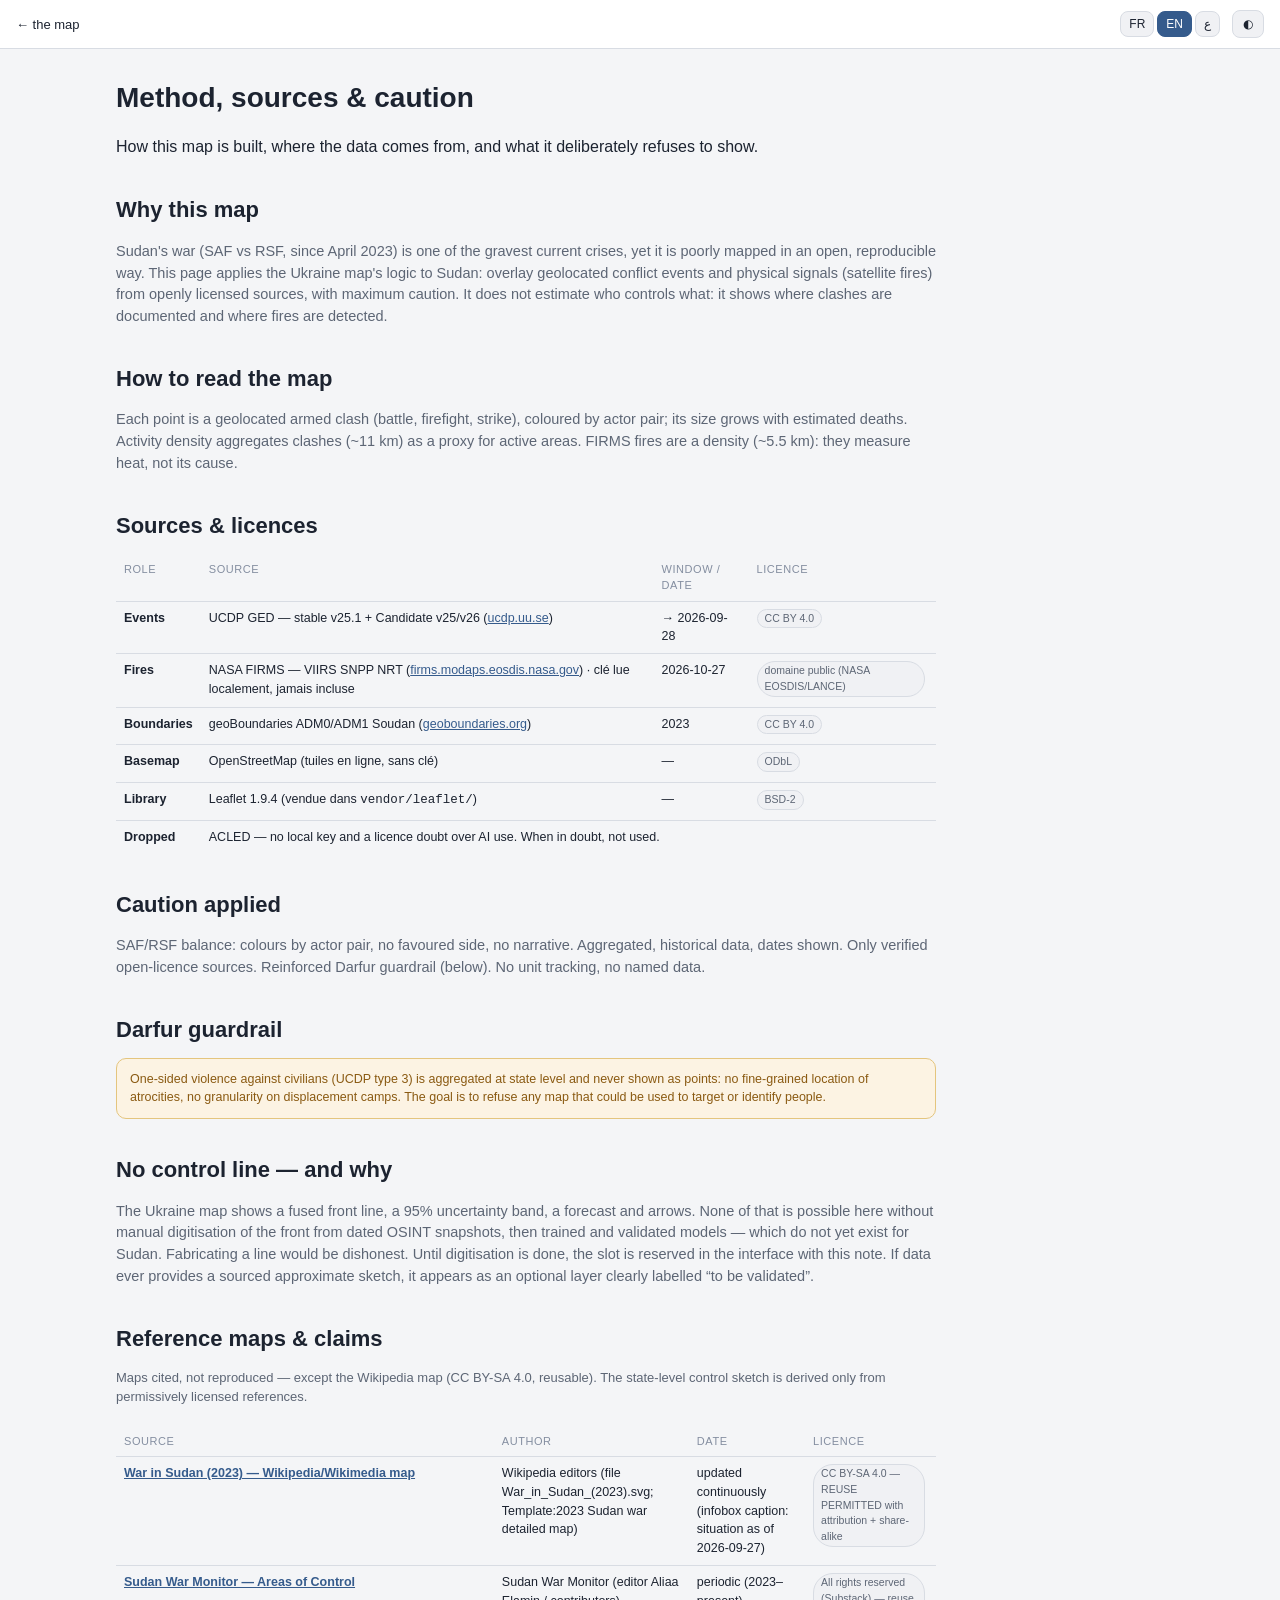
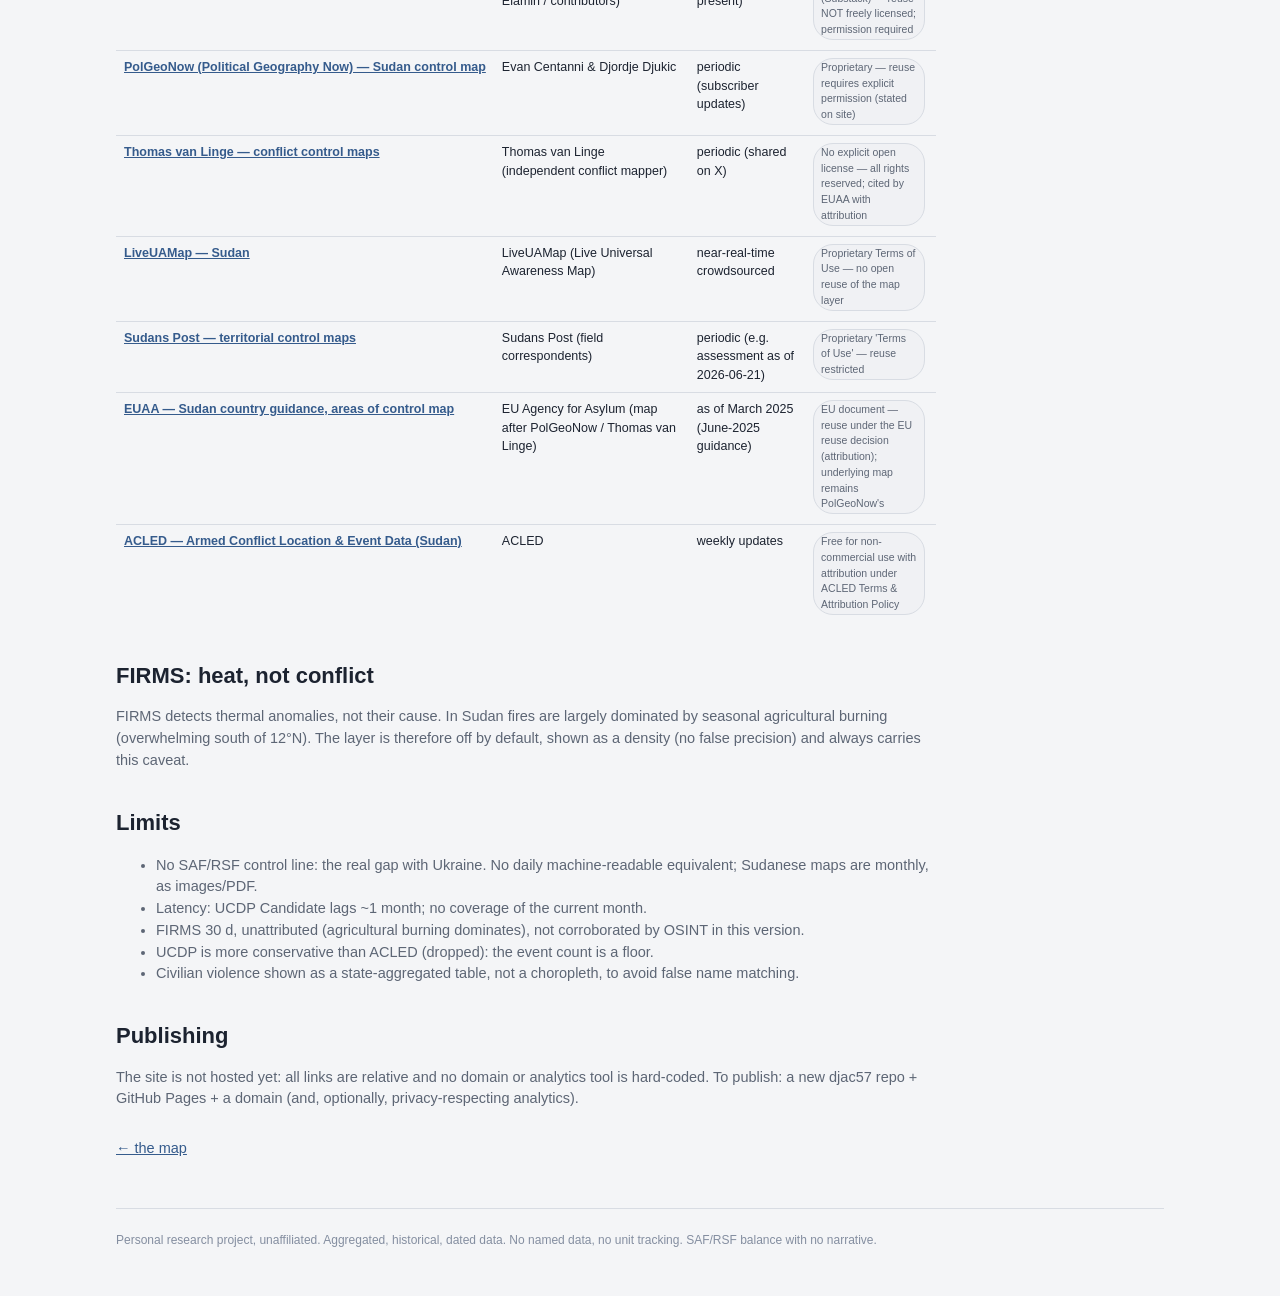
==== methode.html @ ccfdee73 "Site Soudan v1 : carte du conflit (UCDP, FIRMS, Sentinel-2, OSINT, cartes connues, revendications SA" ====
<!doctype html>
<html lang="fr">
<head>
<meta charset="utf-8">
<meta name="viewport" content="width=device-width, initial-scale=1, viewport-fit=cover">
<title>Méthode, sources &amp; prudence — carte du conflit au Soudan</title>
<meta name="description" content="Méthode et sources de la carte du conflit au Soudan : événements UCDP géolocalisés, feux NASA FIRMS/VIIRS, frontières geoBoundaries. Prudence, garde-fou Darfour, et pourquoi il n'y a pas de ligne de contrôle.">
<meta name="robots" content="index, follow">
<meta name="theme-color" content="#10141c">
<meta property="og:type" content="article">
<meta property="og:title" content="Méthode, sources &amp; prudence — carte du conflit au Soudan">
<meta property="og:description" content="D'où viennent les données, et ce que la carte refuse volontairement de montrer.">
<meta property="og:locale" content="fr_FR">
<meta property="og:locale:alternate" content="en_US">
<link rel="icon" type="image/svg+xml" href="logo.svg">
<link rel="stylesheet" href="style.css">
<!-- TODO publication : canonical absolu quand le domaine sera connu. -->
</head>
<body>
<header class="top">
  <div><a href="index.html" class="backlink" data-t="mBack" style="color:inherit;text-decoration:none">← la carte</a></div>
  <div class="spacer"></div>
  <span class="langs" role="group" aria-label="Langue / Language">
    <button class="btn" data-l="fr" type="button" aria-pressed="true">FR</button>
    <button class="btn" data-l="en" type="button" aria-pressed="false">EN</button>
    <button class="btn" data-l="ar" type="button" aria-pressed="false">ع</button>
  </span>
  <button class="btn" data-theme-toggle type="button" aria-label="Thème clair/sombre">◐</button>
</header>

<div class="wrap">
<article class="method">
  <h1 data-t="mTitle" style="font-size:28px;margin:28px 0 6px">Méthode, sources &amp; prudence</h1>
  <p class="lead" data-t="mLead">Comment cette carte est construite, d'où viennent les données, et ce qu'elle refuse volontairement de montrer.</p>

  <h2 data-t="mWhyH">Pourquoi cette carte</h2>
  <p data-t="mWhy">…</p>

  <h2 data-t="mReadH">Comment lire la carte</h2>
  <p data-t="mRead">…</p>

  <h2 data-t="mSrcH">Sources &amp; licences</h2>
  <div class="tablewrap">
  <table class="src">
    <thead><tr><th data-t="thRole">Rôle</th><th data-t="thSource">Source</th><th data-t="thWindow">Fenêtre / date</th><th data-t="thLicense">Licence</th></tr></thead>
    <tbody>
      <tr><td data-t="srcEvents">Événements</td><td>UCDP GED — stable v25.1 + Candidate v25/v26 (<a href="https://ucdp.uu.se/downloads/" rel="noopener">ucdp.uu.se</a>)</td><td>→ 2026-09-28</td><td><span class="tag">CC BY 4.0</span></td></tr>
      <tr><td data-t="srcFires">Feux</td><td>NASA FIRMS — VIIRS SNPP NRT (<a href="https://firms.modaps.eosdis.nasa.gov/" rel="noopener">firms.modaps.eosdis.nasa.gov</a>) · clé lue localement, jamais incluse</td><td>2026-10-27</td><td><span class="tag">domaine public (NASA EOSDIS/LANCE)</span></td></tr>
      <tr><td data-t="srcBound">Frontières</td><td>geoBoundaries ADM0/ADM1 Soudan (<a href="https://www.geoboundaries.org/" rel="noopener">geoboundaries.org</a>)</td><td>2023</td><td><span class="tag">CC BY 4.0</span></td></tr>
      <tr><td data-t="srcBase">Fond de carte</td><td>OpenStreetMap (tuiles en ligne, sans clé)</td><td>—</td><td><span class="tag">ODbL</span></td></tr>
      <tr><td data-t="srcLib">Bibliothèque</td><td>Leaflet 1.9.4 (vendue dans <code>vendor/leaflet/</code>)</td><td>—</td><td><span class="tag">BSD-2</span></td></tr>
      <tr><td data-t="srcDropped">Écartée</td><td data-t="srcDroppedWhy" colspan="3">ACLED — pas de clé locale et doute de licence sur l'usage IA.</td></tr>
    </tbody>
  </table>
  </div>

  <h2 data-t="mPrudH">Prudence appliquée</h2>
  <p data-t="mPrud">…</p>

  <h2 data-t="mGuardH">Garde-fou Darfour</h2>
  <div class="guard"><span data-t="mGuard">…</span></div>

  <h2 data-t="mControlH">Pas de ligne de contrôle — et pourquoi</h2>
  <p data-t="mControl">…</p>

  <h2 data-t="refsTitle">Cartes de référence &amp; revendications</h2>
  <p data-t="refsNote" class="muted" style="font-size:13px">…</p>
  <div class="tablewrap"><table class="src" id="refTable"></table></div>

  <h2 data-t="mFirmsH">FIRMS : chaleur, pas conflit</h2>
  <p data-t="mFirms">…</p>

  <h2 data-t="mLimitsH">Limites</h2>
  <ul>
    <li data-t="limit1">…</li>
    <li data-t="limit2">…</li>
    <li data-t="limit3">…</li>
    <li data-t="limit4">…</li>
    <li data-t="limit5">…</li>
  </ul>

  <h2 data-t="mPublishH">Publication</h2>
  <p data-t="mPublish">…</p>

  <p class="backlink" style="margin-top:28px"><a href="index.html" data-t="mBack">← la carte</a></p>
</article>

<footer>
  <p data-t="footDisclaimer">Projet personnel de recherche, non affilié.</p>
</footer>
</div>

<script src="i18n.js"></script>
<script src="data/layer_maps.js"></script>
<script src="chrome.js"></script>
<script>
/* Render the reference-maps table from window.SUDAN.known_maps.references (dates via Intl). */
(function(){
  function esc(s){ return String(s==null?"":s).replace(/[&<>]/g,function(c){return {"&":"&amp;","<":"&lt;",">":"&gt;"}[c];}); }
  function render(){
    var tbl=document.getElementById("refTable"); if(!tbl) return;
    var km=(window.SUDAN&&window.SUDAN.known_maps)||{}; var refs=km.references||[];
    var T=window.SDN_T||function(k){return k;}; var fd=window.SDN_FMTDATE||function(s){return s;};
    if(!refs.length){ tbl.innerHTML=""; return; }
    var head="<thead><tr><th>"+T("thSource")+"</th><th>"+T("thAuthor")+"</th><th>"+T("thDate")+"</th><th>"+T("thLicense")+"</th></tr></thead>";
    var rows=refs.map(function(r){
      var nm = r.url ? '<a href="'+esc(r.url)+'" rel="noopener">'+esc(r.name||"?")+'</a>' : esc(r.name||"?");
      return "<tr><td>"+nm+"</td><td>"+esc(r.author||"—")+"</td><td>"+esc(fd(r.date))+"</td><td><span class='tag'>"+esc(r.license||"—")+"</span></td></tr>";
    }).join("");
    tbl.innerHTML=head+"<tbody>"+rows+"</tbody>";
  }
  render();
  document.addEventListener("sdn-lang", render);
})();
</script>
</body>
</html>
---- style.css ----
/* Soudan — carte du conflit. Thème clair/sombre via tokens CSS.
   Tokens sur :root, redéfinis en sombre (OS + bascule data-theme). */
:root{
  --bg:#f4f5f7; --panel:#ffffff; --panel-2:#f0f1f4; --ink:#1c2330; --muted:#5d6675; --faint:#848ea0;
  --line:#d8dce3; --accent:#355b8c; --accent-ink:#ffffff;
  --warn-bg:#fcf3e3; --warn-ink:#8a5a12; --warn-line:#e4c57e;
  --c-safrsf:#7b4fb0; --c-safoth:#2f7fc4; --c-rsfoth:#e08a33; --c-nonstate:#6f9134;
  --c-saf:#1f6091; --c-rsf:#c6562e; --c-contested:#9a6cc0; --c-neutral:#7a8699;
  --fire-lo:#b4502a; --fire-hi:#f0a030;
  --shadow:0 2px 14px rgba(20,30,50,.10);
  color-scheme:light;
}
@media (prefers-color-scheme:dark){:root:not([data-theme="light"]){
  --bg:#10141c; --panel:#171d28; --panel-2:#1f2733; --ink:#e7ecf3; --muted:#9aa6b6; --faint:#737f90;
  --line:#2a3340; --accent:#7fb0e6; --accent-ink:#0f141c;
  --warn-bg:#2d2412; --warn-ink:#e9c784; --warn-line:#5c4a22;
  --c-safrsf:#a784d8; --c-safoth:#5aa6e8; --c-rsfoth:#f0a855; --c-nonstate:#9bc157;
  --c-saf:#5a9ae0; --c-rsf:#e8814f; --c-contested:#b48fda; --c-neutral:#9aa6b6;
  --fire-lo:#c8603a; --fire-hi:#ffb84a;
  --shadow:0 2px 16px rgba(0,0,0,.4);
  color-scheme:dark;
}}
:root[data-theme="dark"]{
  --bg:#10141c; --panel:#171d28; --panel-2:#1f2733; --ink:#e7ecf3; --muted:#9aa6b6; --faint:#737f90;
  --line:#2a3340; --accent:#7fb0e6; --accent-ink:#0f141c;
  --warn-bg:#2d2412; --warn-ink:#e9c784; --warn-line:#5c4a22;
  --c-safrsf:#a784d8; --c-safoth:#5aa6e8; --c-rsfoth:#f0a855; --c-nonstate:#9bc157;
  --c-saf:#5a9ae0; --c-rsf:#e8814f; --c-contested:#b48fda; --c-neutral:#9aa6b6;
  --fire-lo:#c8603a; --fire-hi:#ffb84a;
  --shadow:0 2px 16px rgba(0,0,0,.4);
  color-scheme:dark;
}
*{box-sizing:border-box}
html{-webkit-text-size-adjust:100%; overflow-x:hidden}
html,body{margin:0; max-width:100%}
body{font-family:-apple-system,BlinkMacSystemFont,"Segoe UI",Roboto,Helvetica,Arial,sans-serif;
  background:var(--bg); color:var(--ink); overflow-x:hidden; line-height:1.5;}
[dir="rtl"] body{direction:rtl}
a{color:var(--accent)}
.muted{color:var(--muted)}
.faint{color:var(--faint)}

/* ---- header ---- */
header.top{padding:10px 16px; background:var(--panel); border-bottom:1px solid var(--line);
  display:flex; align-items:center; gap:12px; flex-wrap:wrap; z-index:1200; position:relative;}
header.top h1{font-size:16px; margin:0; font-weight:650; letter-spacing:.2px;}
header.top .sub{font-size:12px; color:var(--muted); margin:0;}
header .spacer{flex:1}
.langs{display:inline-flex; gap:3px}
.btn{font:inherit; font-size:12px; padding:6px 10px; border:1px solid var(--line);
  background:var(--panel-2); color:var(--ink); border-radius:8px; cursor:pointer; line-height:1.2;}
.btn:hover{border-color:var(--accent)}
.btn[aria-pressed="true"]{background:var(--accent); color:var(--accent-ink); border-color:var(--accent)}
.langs .btn{padding:5px 8px}

/* ---- guardrail banner (permanent) ---- */
.warnbar{background:var(--warn-bg); color:var(--warn-ink); border-bottom:1px solid var(--warn-line);
  font-size:11.5px; padding:7px 16px; line-height:1.4;}
.warnbar b{font-weight:700}

/* ---- map shell ---- */
.app{display:flex; flex-direction:column; min-height:100dvh; max-width:100%; overflow-x:hidden;}
.main{position:relative; height:70vh; min-height:420px; overflow:hidden; width:100%;}
#map{position:absolute; inset:0; background:var(--panel-2);}
.leaflet-container{background:var(--panel-2); font-family:inherit;}
:root[data-theme="dark"] .leaflet-tile-pane{filter:invert(1) hue-rotate(180deg) brightness(.92) contrast(.9);}
@media (prefers-color-scheme:dark){:root:not([data-theme="light"]) .leaflet-tile-pane{filter:invert(1) hue-rotate(180deg) brightness(.92) contrast(.9);}}

/* ---- control card ---- */
.ctl{position:absolute; top:12px; right:12px; z-index:1000; width:238px; max-width:calc(100vw - 24px);
  background:var(--panel); border:1px solid var(--line); border-radius:12px; box-shadow:var(--shadow);
  font-size:12px; overflow:hidden; max-height:calc(100% - 24px); overflow-y:auto;}
.ctl h2{font-size:11px; text-transform:uppercase; letter-spacing:.6px; color:var(--muted);
  margin:0; padding:10px 12px 4px; display:flex; align-items:center; gap:6px}
.ctl .grp{padding:4px 12px 10px; border-bottom:1px solid var(--line);}
.ctl .grp:last-child{border-bottom:none}
.row{display:flex; align-items:center; gap:8px; padding:4px 0; cursor:pointer;}
.row input{accent-color:var(--accent); margin:0; flex:0 0 auto}
.sw{width:14px; height:14px; border-radius:50%; flex:0 0 auto; border:1px solid rgba(0,0,0,.2);}
.sw.sq{border-radius:3px}
.lab{flex:1; line-height:1.2}
.cnt{color:var(--muted); font-variant-numeric:tabular-nums; font-size:11px;}
.times{display:flex; flex-wrap:wrap; gap:4px; padding-top:4px;}
.times .btn{padding:4px 8px; font-size:11px}
.times .btn[aria-pressed="true"]{background:var(--accent); color:var(--accent-ink); border-color:var(--accent)}
.focusbtns{display:flex; flex-wrap:wrap; gap:4px; padding-top:4px}
.focusbtns .btn{padding:4px 8px; font-size:11px}
.subrow{padding:2px 0 2px 22px}
.subrow select{font:inherit; font-size:11px; padding:3px 6px; border:1px solid var(--line);
  background:var(--panel-2); color:var(--ink); border-radius:6px; max-width:100%}
.chips{display:flex; flex-wrap:wrap; gap:10px; margin-top:10px}
.chip-c{display:inline-flex; align-items:center; gap:6px; font-size:12px; color:var(--muted)}
.chip-c i{width:12px; height:12px; border-radius:3px; display:inline-block; flex:0 0 auto}

/* ---- legend (gradient layers) ---- */
.legend{position:absolute; bottom:12px; left:12px; z-index:1000; background:var(--panel);
  border:1px solid var(--line); border-radius:10px; box-shadow:var(--shadow); padding:8px 11px;
  font-size:11px; max-width:260px; display:none;}
.legend .legtitle{font-size:10.5px; color:var(--muted); margin:0 0 3px; text-transform:uppercase; letter-spacing:.4px;}
.pill{display:inline-block;width:10px;height:10px;border-radius:50%;margin-right:5px;vertical-align:-1px}
.pill.sq{border-radius:2px}

/* ---- leaflet popups ---- */
.leaflet-popup-content{font-size:12px; line-height:1.45; margin:10px 12px;}
.leaflet-popup-content b{font-weight:650}
.leaflet-popup-content-wrapper{background:var(--panel); color:var(--ink); border-radius:10px}
.leaflet-popup-tip{background:var(--panel)}

/* ---- content below the map ---- */
.wrap{max-width:1080px; margin:0 auto; padding:0 16px;}
section{margin:30px 0;}
h2.sec{font-size:20px; margin:0 0 4px; letter-spacing:-.01em}
.seclead{color:var(--muted); font-size:13.5px; margin:0 0 14px; max-width:760px}
.card{background:var(--panel); border:1px solid var(--line); border-radius:12px; padding:14px 16px; box-shadow:var(--shadow)}

/* key figures */
.stats{display:grid; grid-template-columns:repeat(4,1fr); gap:1px; background:var(--line);
  border:1px solid var(--line); border-radius:12px; overflow:hidden; margin:0 0 16px}
.stats .stat{background:var(--panel); padding:13px 14px}
.stats .stat b{display:block; font-size:clamp(20px,3vw,27px); color:var(--accent); font-weight:600; font-variant-numeric:tabular-nums}
.stats .stat span{font-size:12px; color:var(--muted)}

/* state table */
.tablewrap{overflow-x:auto}
table.states{width:100%; border-collapse:collapse; font-size:12.5px; font-variant-numeric:tabular-nums}
table.states th,table.states td{padding:6px 8px; border-bottom:1px solid var(--line); text-align:right; white-space:nowrap}
table.states th{color:var(--faint); font-weight:500; font-size:11px; text-transform:uppercase; letter-spacing:.05em}
table.states td:first-child,table.states th:first-child{text-align:left}
table.states .bar{height:9px; border-radius:2px; background:var(--accent); opacity:.7; display:inline-block; vertical-align:middle}

/* timeline chart */
.chartwrap{position:relative}
.chart svg{display:block; width:100%; overflow:visible}
.chart .ax{fill:var(--faint); font-size:10px}
.chart .bar{fill:var(--accent)}
.chart .bar:hover{opacity:.78}
.chart .grid{stroke:var(--line); stroke-width:1}
.chart .base{stroke:var(--line); stroke-width:1}
.chtog{display:inline-flex; gap:4px; margin:0 0 8px}
.chtip{position:absolute; pointer-events:none; background:var(--panel); border:1px solid var(--line);
  border-radius:6px; padding:5px 8px; font-size:11.5px; color:var(--ink); box-shadow:var(--shadow);
  white-space:nowrap; display:none; z-index:5; font-variant-numeric:tabular-nums}
.chtip b{color:var(--accent)}

/* honesty / control slot */
.guard{background:var(--warn-bg); border:1px solid var(--warn-line); color:var(--warn-ink);
  border-radius:10px; padding:11px 13px; margin:12px 0; font-size:12.5px; line-height:1.5}
.guard b{font-weight:700}
.slot{border:1px dashed var(--line); border-radius:12px; padding:14px 16px; background:var(--panel-2);
  color:var(--muted); font-size:13px}
.slot b{color:var(--ink)}

/* sources table (method page + teaser) */
table.src{width:100%; border-collapse:collapse; font-size:12.5px; margin-top:6px}
table.src td,table.src th{padding:7px 8px; border-top:1px solid var(--line); vertical-align:top; text-align:left}
table.src th{color:var(--faint); font-weight:500; font-size:11px; text-transform:uppercase; letter-spacing:.05em; border-top:none}
table.src td:first-child{white-space:nowrap; color:var(--ink); font-weight:600}
.tag{display:inline-block; font-size:10.5px; padding:1px 7px; border-radius:20px;
  background:var(--panel-2); border:1px solid var(--line); color:var(--muted); margin:0 3px 3px 0;}

/* method page prose */
.method{max-width:820px}
.method h2{font-size:22px; margin:34px 0 6px}
.method h3{font-size:16px; margin:22px 0 4px}
.method p,.method li{color:var(--muted); font-size:14.5px}
.method strong{color:var(--ink)}
.method .lead{font-size:16px; color:var(--ink)}
.backlink{font-size:13px}

footer{border-top:1px solid var(--line); margin-top:48px; padding:22px 0 40px; font-size:12px; color:var(--faint)}
footer p{margin:0 0 7px; max-width:860px}
footer a{color:var(--muted)}

@media (max-width:760px){
  .stats{grid-template-columns:1fr 1fr}
  .main{height:62vh; min-height:360px}
  .ctl{width:210px; font-size:11.5px}
}
@media (max-width:420px){
  .stats{grid-template-columns:1fr 1fr}
}
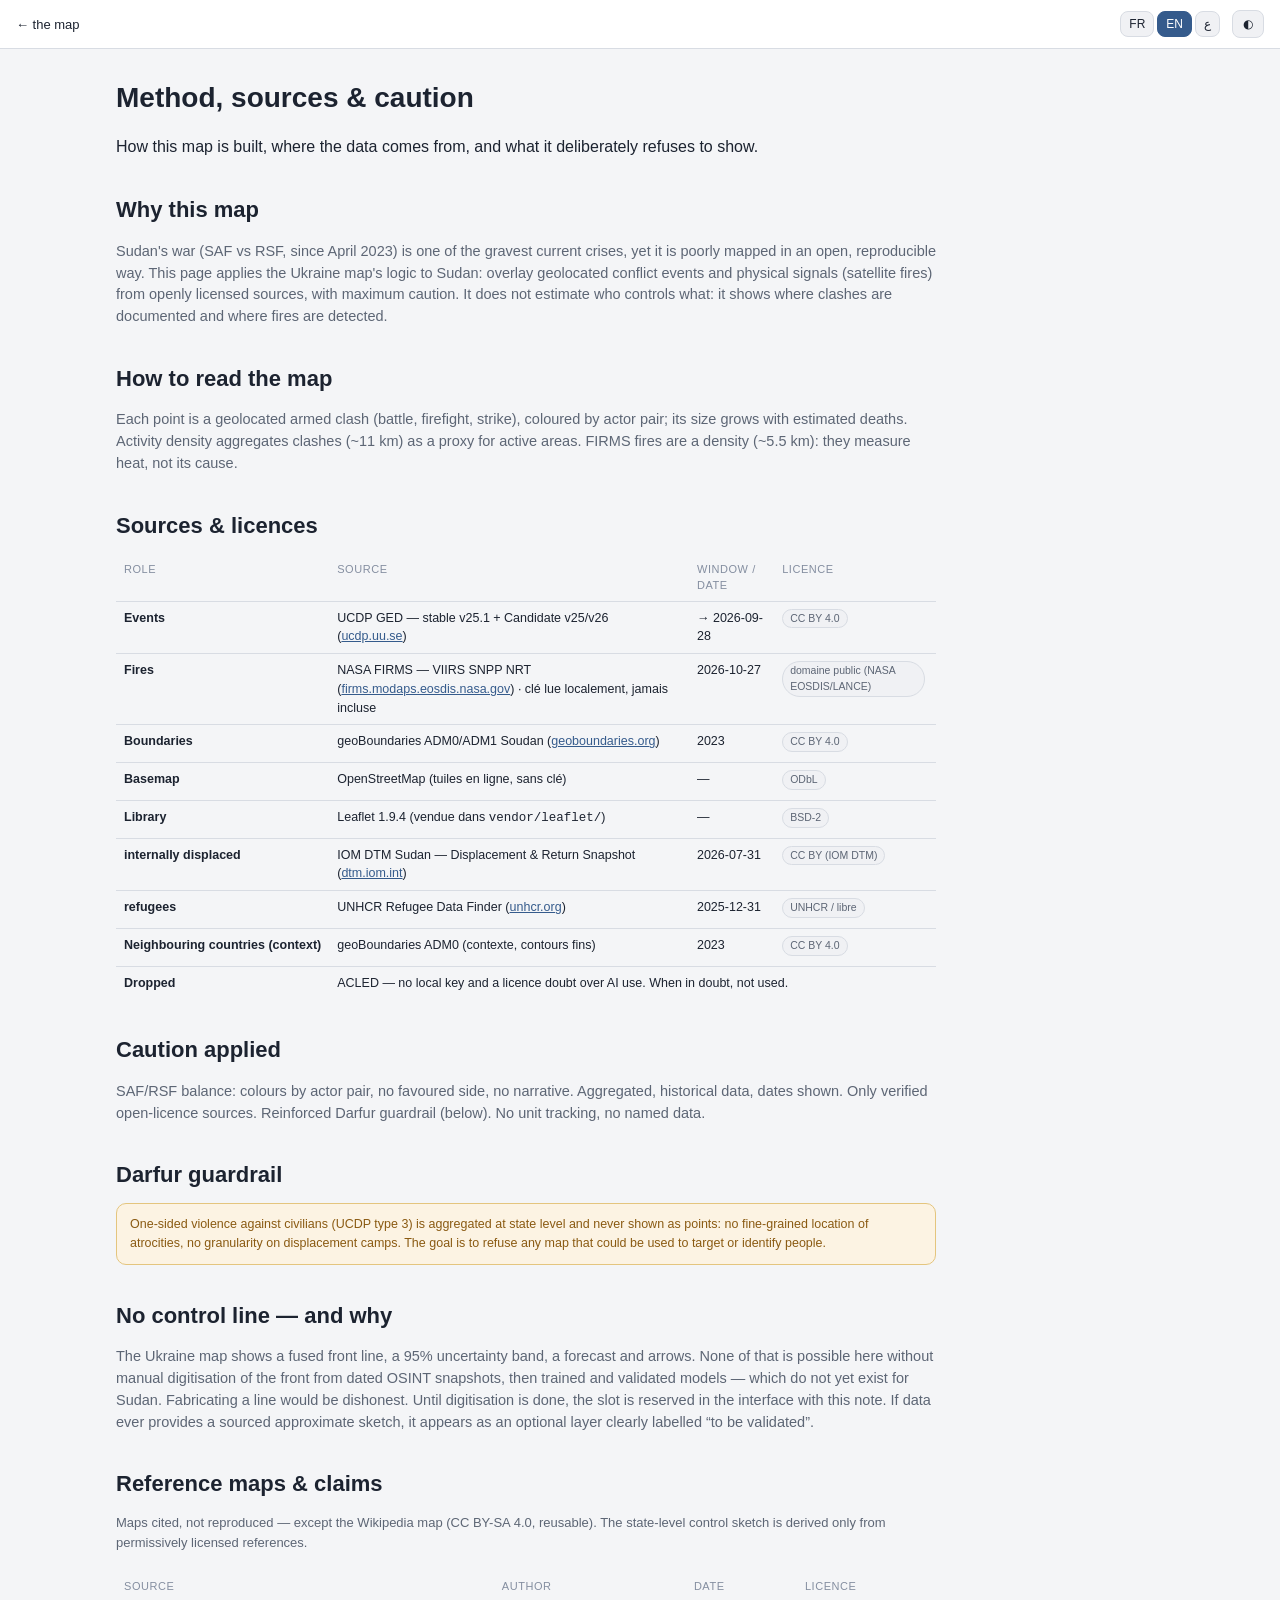
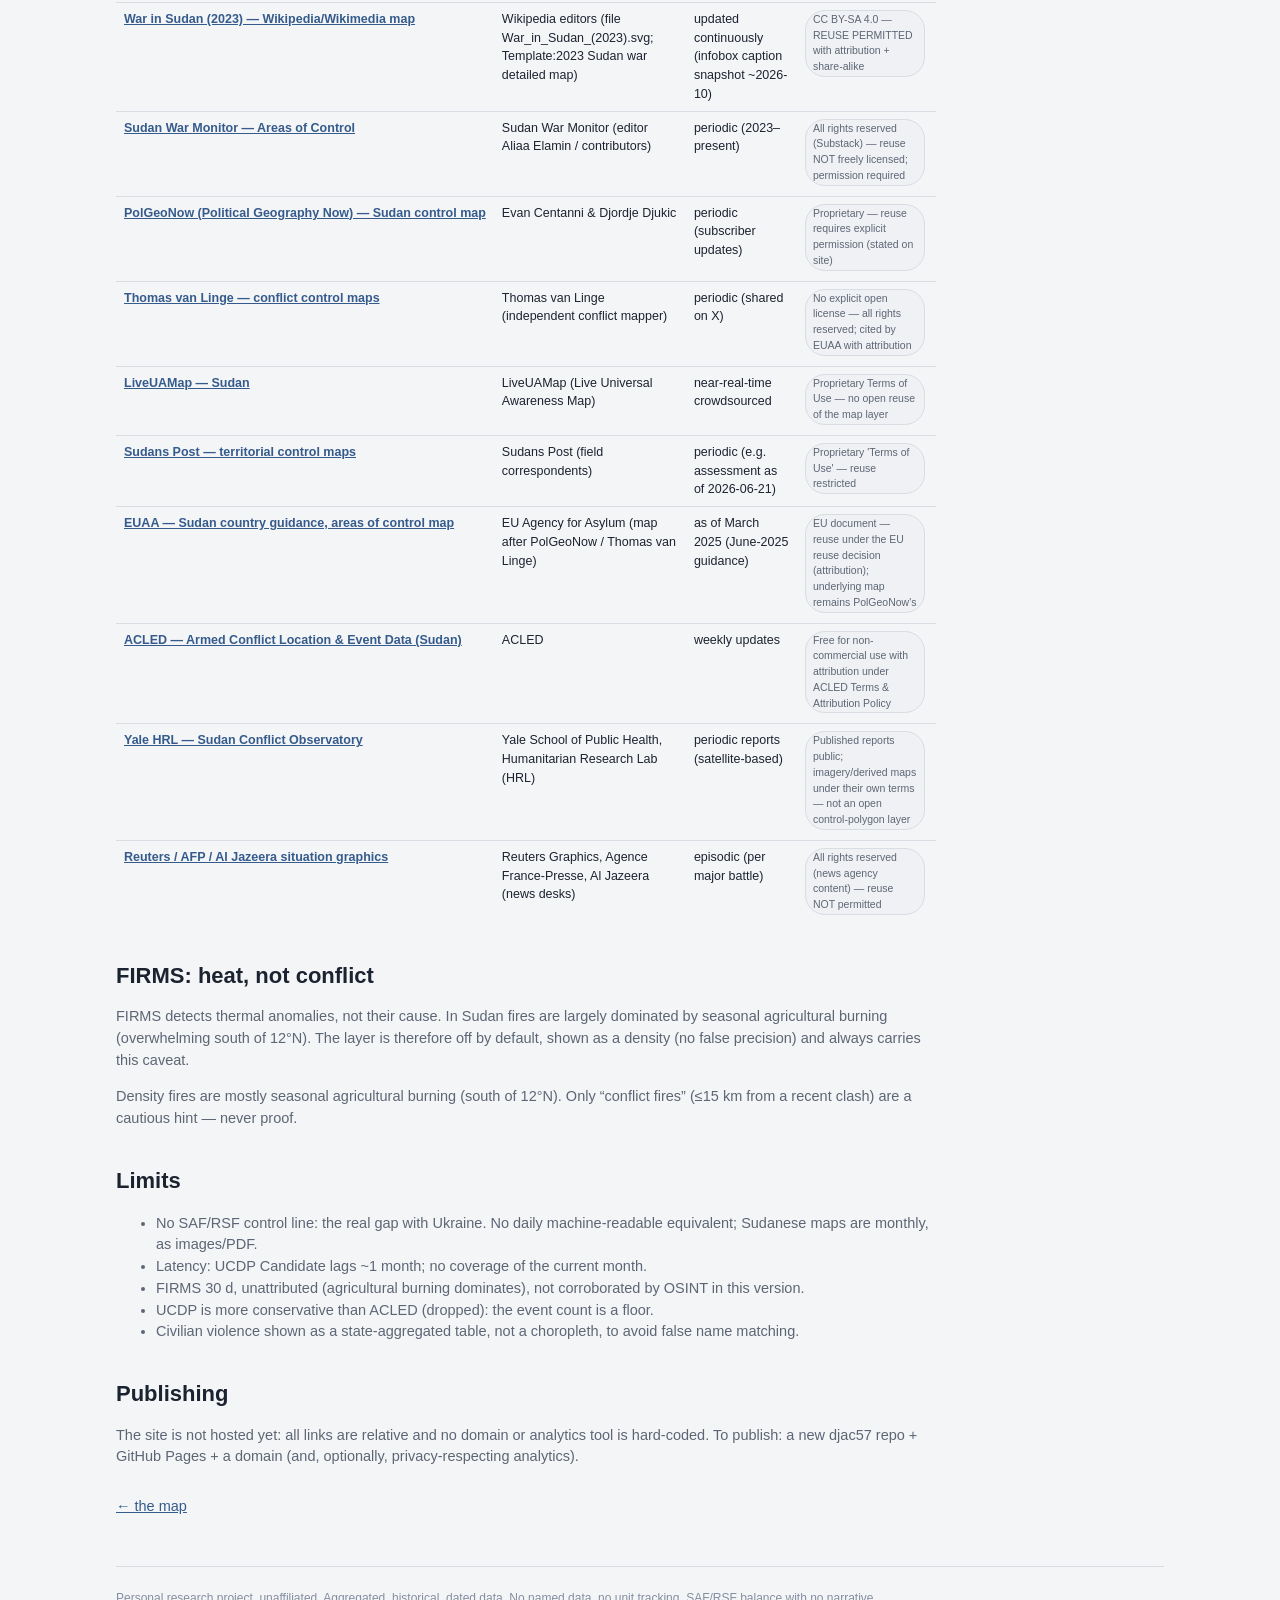
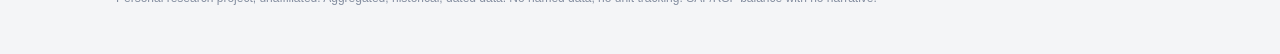
==== commit 661130fa: "v2 : angle humanitaire + Sentinel daté/S1 + flèches + feux conflit/agricole Humanitaire central (8,6" ====
--- a/methode.html
+++ b/methode.html
@@ -49,6 +49,9 @@
       <tr><td data-t="srcBound">Frontières</td><td>geoBoundaries ADM0/ADM1 Soudan (<a href="https://www.geoboundaries.org/" rel="noopener">geoboundaries.org</a>)</td><td>2023</td><td><span class="tag">CC BY 4.0</span></td></tr>
       <tr><td data-t="srcBase">Fond de carte</td><td>OpenStreetMap (tuiles en ligne, sans clé)</td><td>—</td><td><span class="tag">ODbL</span></td></tr>
       <tr><td data-t="srcLib">Bibliothèque</td><td>Leaflet 1.9.4 (vendue dans <code>vendor/leaflet/</code>)</td><td>—</td><td><span class="tag">BSD-2</span></td></tr>
+      <tr><td data-t="humIdp">déplacés internes</td><td>IOM DTM Sudan — Displacement &amp; Return Snapshot (<a href="https://dtm.iom.int/sudan" rel="noopener">dtm.iom.int</a>)</td><td>2026-07-31</td><td><span class="tag">CC BY (IOM DTM)</span></td></tr>
+      <tr><td data-t="humRefugees">réfugiés</td><td>UNHCR Refugee Data Finder (<a href="https://www.unhcr.org/refugee-statistics/" rel="noopener">unhcr.org</a>)</td><td>2025-12-31</td><td><span class="tag">UNHCR / libre</span></td></tr>
+      <tr><td data-t="lyrNeighbors">Pays voisins</td><td>geoBoundaries ADM0 (contexte, contours fins)</td><td>2023</td><td><span class="tag">CC BY 4.0</span></td></tr>
       <tr><td data-t="srcDropped">Écartée</td><td data-t="srcDroppedWhy" colspan="3">ACLED — pas de clé locale et doute de licence sur l'usage IA.</td></tr>
     </tbody>
   </table>
@@ -69,6 +72,7 @@
 
   <h2 data-t="mFirmsH">FIRMS : chaleur, pas conflit</h2>
   <p data-t="mFirms">…</p>
+  <p data-t="firesNoteShort" class="muted">…</p>
 
   <h2 data-t="mLimitsH">Limites</h2>
   <ul>
--- a/style.css
+++ b/style.css
@@ -6,7 +6,7 @@
   --warn-bg:#fcf3e3; --warn-ink:#8a5a12; --warn-line:#e4c57e;
   --c-safrsf:#7b4fb0; --c-safoth:#2f7fc4; --c-rsfoth:#e08a33; --c-nonstate:#6f9134;
   --c-saf:#1f6091; --c-rsf:#c6562e; --c-contested:#9a6cc0; --c-neutral:#7a8699;
-  --fire-lo:#b4502a; --fire-hi:#f0a030;
+  --fire-lo:#b4502a; --fire-hi:#f0a030; --ember:#c8361a;
   --shadow:0 2px 14px rgba(20,30,50,.10);
   color-scheme:light;
 }
@@ -16,7 +16,7 @@
   --warn-bg:#2d2412; --warn-ink:#e9c784; --warn-line:#5c4a22;
   --c-safrsf:#a784d8; --c-safoth:#5aa6e8; --c-rsfoth:#f0a855; --c-nonstate:#9bc157;
   --c-saf:#5a9ae0; --c-rsf:#e8814f; --c-contested:#b48fda; --c-neutral:#9aa6b6;
-  --fire-lo:#c8603a; --fire-hi:#ffb84a;
+  --fire-lo:#c8603a; --fire-hi:#ffb84a; --ember:#ff5a3a;
   --shadow:0 2px 16px rgba(0,0,0,.4);
   color-scheme:dark;
 }}
@@ -26,7 +26,7 @@
   --warn-bg:#2d2412; --warn-ink:#e9c784; --warn-line:#5c4a22;
   --c-safrsf:#a784d8; --c-safoth:#5aa6e8; --c-rsfoth:#f0a855; --c-nonstate:#9bc157;
   --c-saf:#5a9ae0; --c-rsf:#e8814f; --c-contested:#b48fda; --c-neutral:#9aa6b6;
-  --fire-lo:#c8603a; --fire-hi:#ffb84a;
+  --fire-lo:#c8603a; --fire-hi:#ffb84a; --ember:#ff5a3a;
   --shadow:0 2px 16px rgba(0,0,0,.4);
   color-scheme:dark;
 }
@@ -57,6 +57,18 @@
 .warnbar{background:var(--warn-bg); color:var(--warn-ink); border-bottom:1px solid var(--warn-line);
   font-size:11.5px; padding:7px 16px; line-height:1.4;}
 .warnbar b{font-weight:700}
+
+/* ---- humanitarian hero banner ---- */
+.humhero{background:var(--panel); border-top:1px solid var(--line); border-bottom:3px solid var(--accent);
+  padding:12px 16px;}
+.humhero[hidden]{display:none}
+.humhero-figs{display:flex; flex-wrap:wrap; gap:10px 28px; align-items:baseline;}
+.humfig{display:flex; flex-direction:column; gap:1px}
+.humfig b{font-size:clamp(22px,3.4vw,30px); font-weight:700; color:var(--accent); font-variant-numeric:tabular-nums; line-height:1.05}
+.humfig .lab{font-size:12.5px; color:var(--ink); font-weight:600}
+.humfig .src{font-size:11px; color:var(--muted)}
+.humhero-caveat{margin:8px 0 0; font-size:11.5px; color:var(--muted); max-width:900px}
+.humhero-ttl{font-size:11px; text-transform:uppercase; letter-spacing:.6px; color:var(--muted); width:100%; margin-bottom:2px}
 
 /* ---- map shell ---- */
 .app{display:flex; flex-direction:column; min-height:100dvh; max-width:100%; overflow-x:hidden;}
@@ -91,6 +103,8 @@
 .chips{display:flex; flex-wrap:wrap; gap:10px; margin-top:10px}
 .chip-c{display:inline-flex; align-items:center; gap:6px; font-size:12px; color:var(--muted)}
 .chip-c i{width:12px; height:12px; border-radius:3px; display:inline-block; flex:0 0 auto}
+.arrowico{background:none !important; border:0 !important}
+.arrowico svg{display:block}
 
 /* ---- legend (gradient layers) ---- */
 .legend{position:absolute; bottom:12px; left:12px; z-index:1000; background:var(--panel);
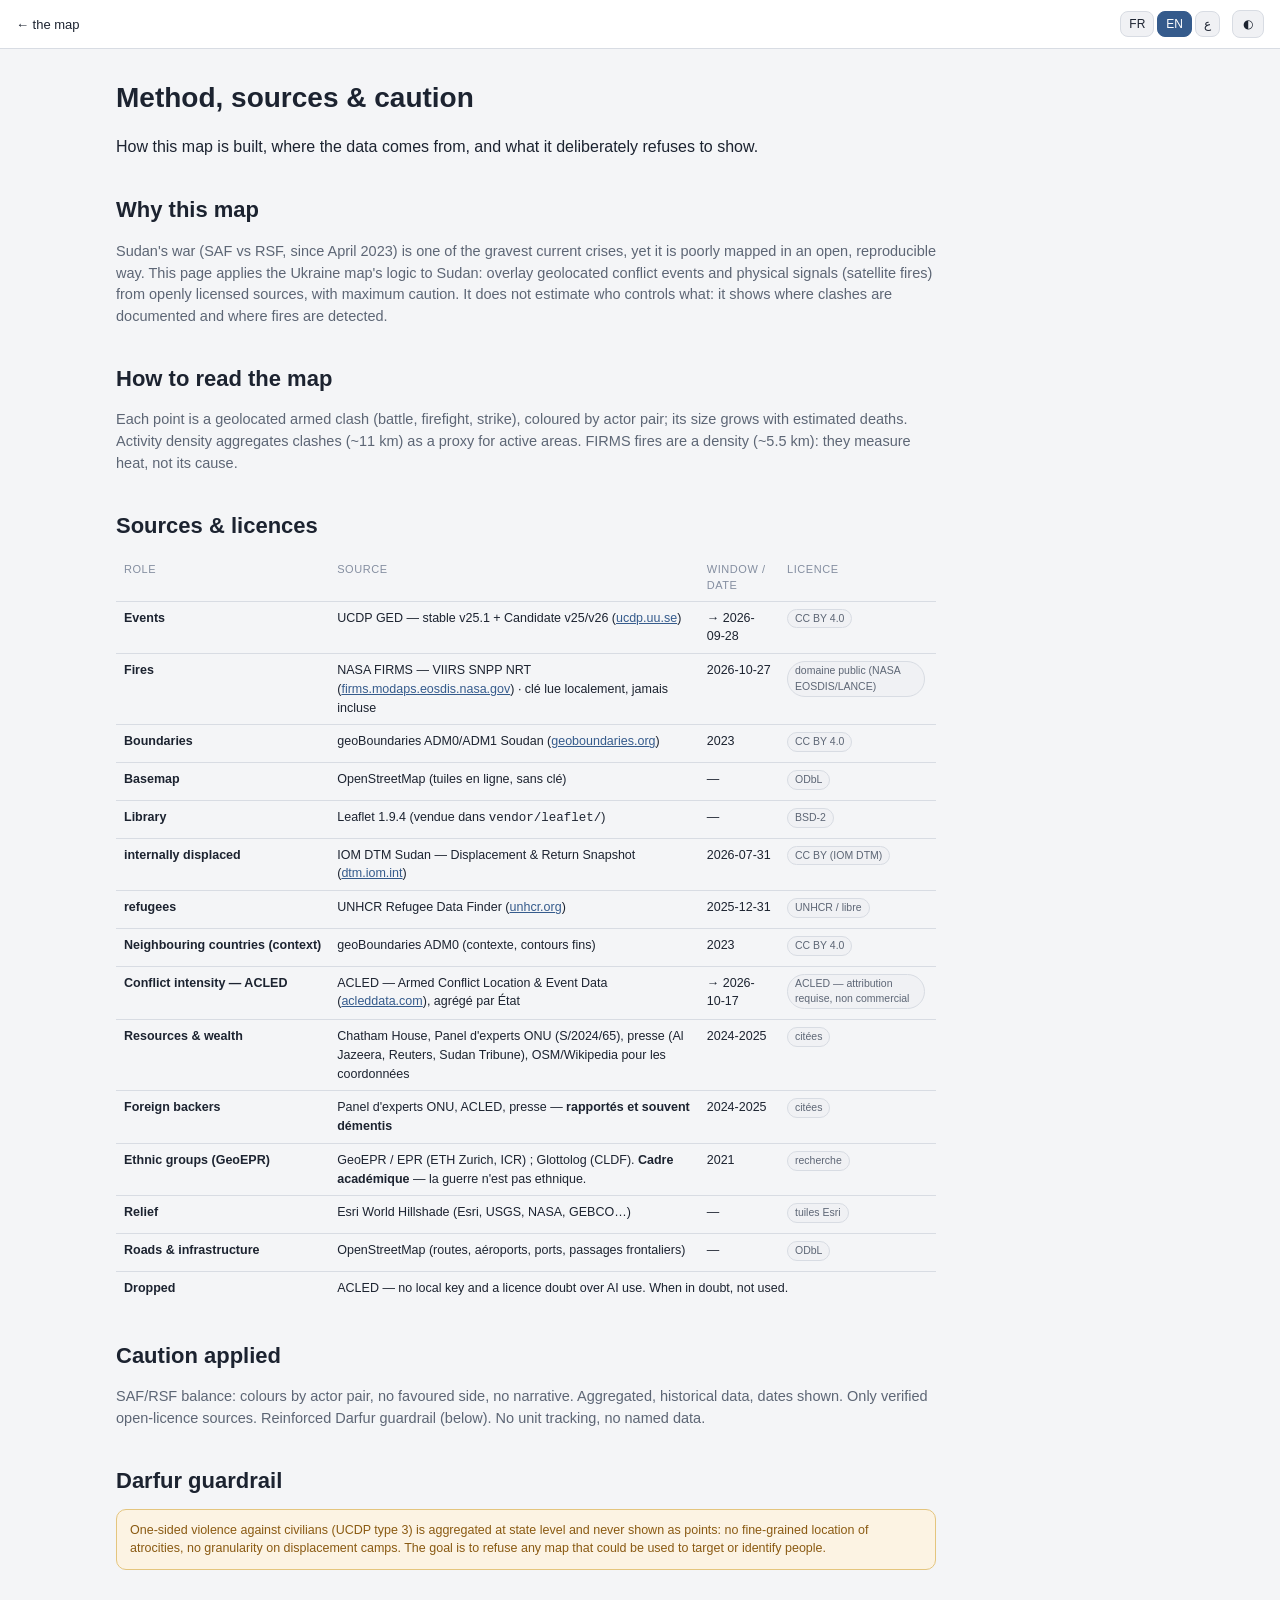
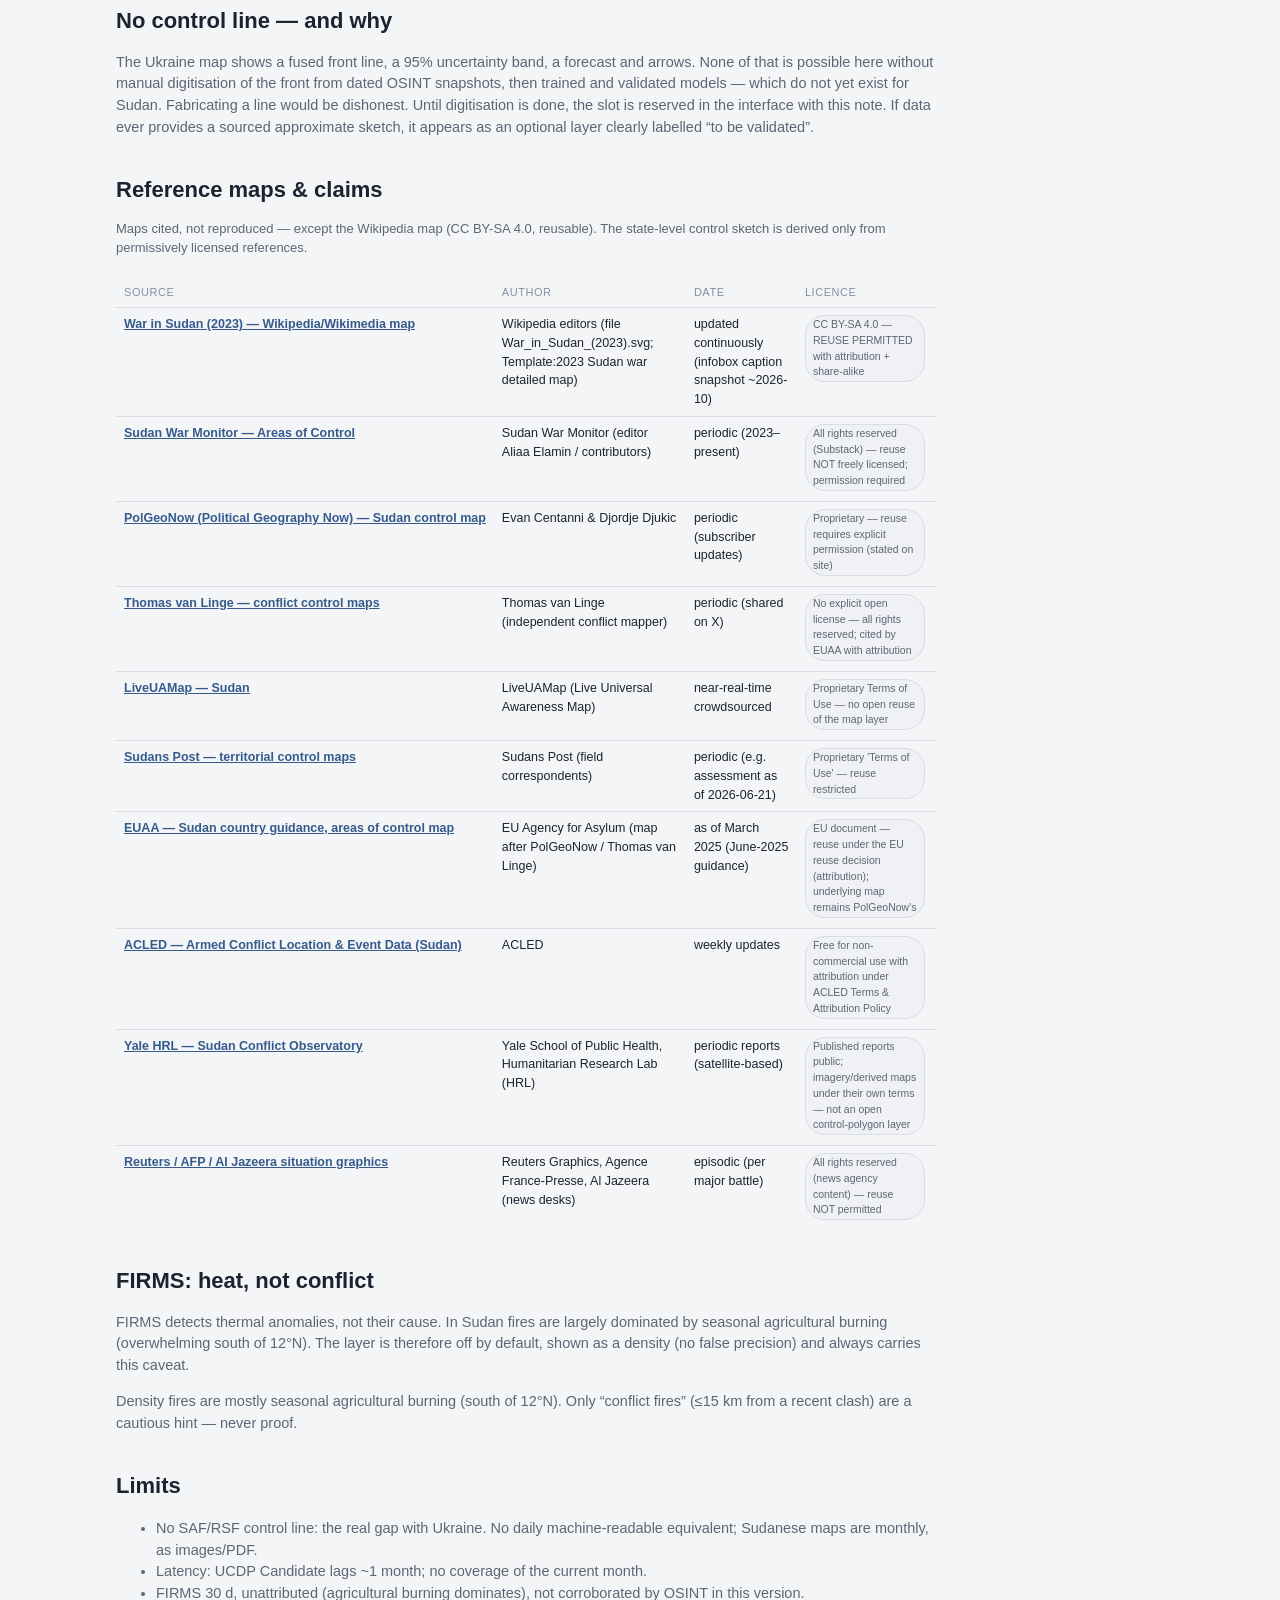
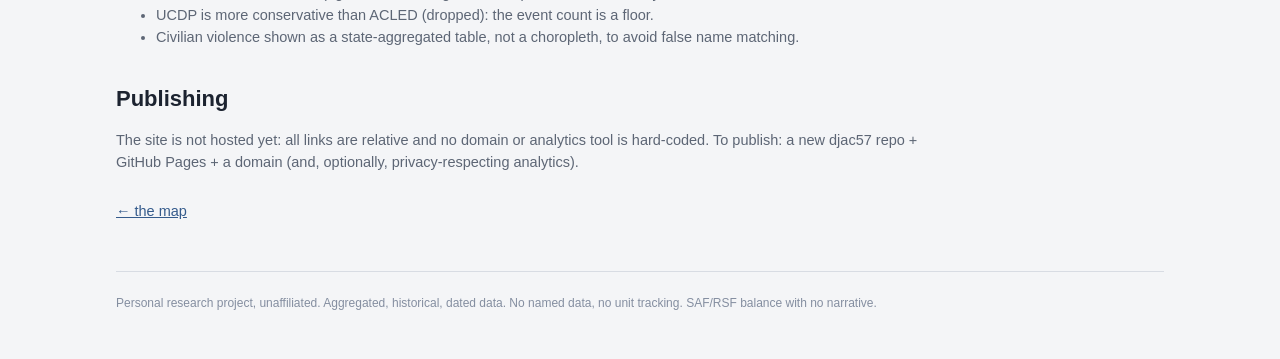
==== commit cc16d790: "v3 : ACLED (22k événements), poussées probables, ressources, soutiens, ethno, relief+infra 6 nouvell" ====
--- a/methode.html
+++ b/methode.html
@@ -52,6 +52,12 @@
       <tr><td data-t="humIdp">déplacés internes</td><td>IOM DTM Sudan — Displacement &amp; Return Snapshot (<a href="https://dtm.iom.int/sudan" rel="noopener">dtm.iom.int</a>)</td><td>2026-07-31</td><td><span class="tag">CC BY (IOM DTM)</span></td></tr>
       <tr><td data-t="humRefugees">réfugiés</td><td>UNHCR Refugee Data Finder (<a href="https://www.unhcr.org/refugee-statistics/" rel="noopener">unhcr.org</a>)</td><td>2025-12-31</td><td><span class="tag">UNHCR / libre</span></td></tr>
       <tr><td data-t="lyrNeighbors">Pays voisins</td><td>geoBoundaries ADM0 (contexte, contours fins)</td><td>2023</td><td><span class="tag">CC BY 4.0</span></td></tr>
+      <tr><td data-t="lyrAcled">Intensité ACLED</td><td>ACLED — Armed Conflict Location &amp; Event Data (<a href="https://acleddata.com" rel="noopener">acleddata.com</a>), agrégé par État</td><td>→ 2026-10-17</td><td><span class="tag">ACLED — attribution requise, non commercial</span></td></tr>
+      <tr><td data-t="lyrResources">Ressources</td><td>Chatham House, Panel d'experts ONU (S/2024/65), presse (Al Jazeera, Reuters, Sudan Tribune), OSM/Wikipedia pour les coordonnées</td><td>2024-2025</td><td><span class="tag">citées</span></td></tr>
+      <tr><td data-t="lyrBackers">Soutiens étrangers</td><td>Panel d'experts ONU, ACLED, presse — <b>rapportés et souvent démentis</b></td><td>2024-2025</td><td><span class="tag">citées</span></td></tr>
+      <tr><td data-t="lyrEthnoGroups">Ethno-linguistique</td><td>GeoEPR / EPR (ETH Zurich, ICR) ; Glottolog (CLDF). <b>Cadre académique</b> — la guerre n'est pas ethnique.</td><td>2021</td><td><span class="tag">recherche</span></td></tr>
+      <tr><td data-t="lyrRelief">Relief</td><td>Esri World Hillshade (Esri, USGS, NASA, GEBCO…)</td><td>—</td><td><span class="tag">tuiles Esri</span></td></tr>
+      <tr><td data-t="lyrInfra">Routes &amp; infra</td><td>OpenStreetMap (routes, aéroports, ports, passages frontaliers)</td><td>—</td><td><span class="tag">ODbL</span></td></tr>
       <tr><td data-t="srcDropped">Écartée</td><td data-t="srcDroppedWhy" colspan="3">ACLED — pas de clé locale et doute de licence sur l'usage IA.</td></tr>
     </tbody>
   </table>
--- a/style.css
+++ b/style.css
@@ -86,6 +86,15 @@
   margin:0; padding:10px 12px 4px; display:flex; align-items:center; gap:6px}
 .ctl .grp{padding:4px 12px 10px; border-bottom:1px solid var(--line);}
 .ctl .grp:last-child{border-bottom:none}
+.lgroup{border-bottom:1px solid var(--line);}
+.lgroup>summary{cursor:pointer; padding:7px 12px; font-size:11px; text-transform:uppercase;
+  letter-spacing:.5px; color:var(--muted); list-style:none; display:flex; align-items:center; gap:6px;}
+.lgroup>summary::-webkit-details-marker{display:none}
+.lgroup>summary::before{content:"▸"; font-size:9px; color:var(--faint)}
+.lgroup[open]>summary::before{content:"▾"}
+.lgbox{padding:0 12px 8px;}
+.acledAttr{padding:6px 12px; font-size:11px; color:var(--muted); border-bottom:1px solid var(--line)}
+.acledAttr a{color:var(--accent)}
 .row{display:flex; align-items:center; gap:8px; padding:4px 0; cursor:pointer;}
 .row input{accent-color:var(--accent); margin:0; flex:0 0 auto}
 .sw{width:14px; height:14px; border-radius:50%; flex:0 0 auto; border:1px solid rgba(0,0,0,.2);}
@@ -103,8 +112,8 @@
 .chips{display:flex; flex-wrap:wrap; gap:10px; margin-top:10px}
 .chip-c{display:inline-flex; align-items:center; gap:6px; font-size:12px; color:var(--muted)}
 .chip-c i{width:12px; height:12px; border-radius:3px; display:inline-block; flex:0 0 auto}
-.arrowico{background:none !important; border:0 !important}
-.arrowico svg{display:block}
+.arrowico,.xico{background:none !important; border:0 !important}
+.arrowico svg,.xico svg{display:block}
 
 /* ---- legend (gradient layers) ---- */
 .legend{position:absolute; bottom:12px; left:12px; z-index:1000; background:var(--panel);
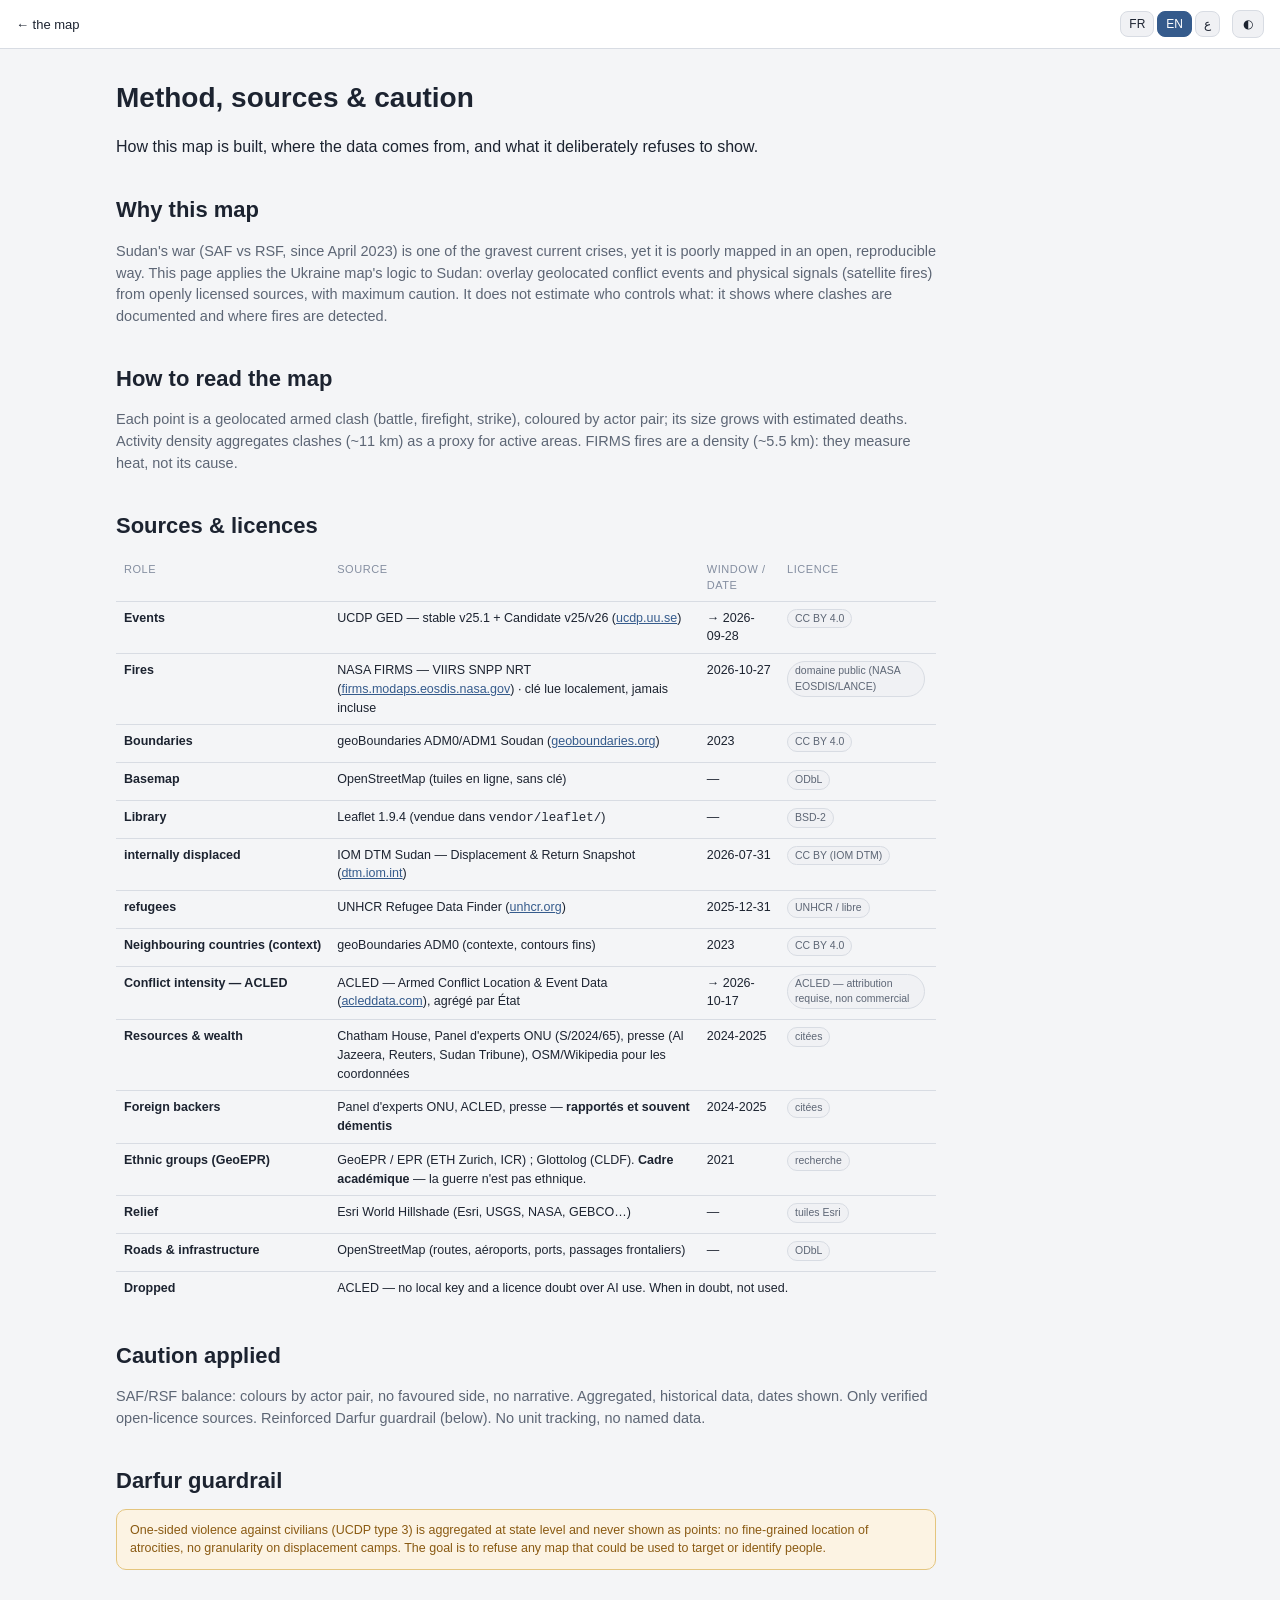
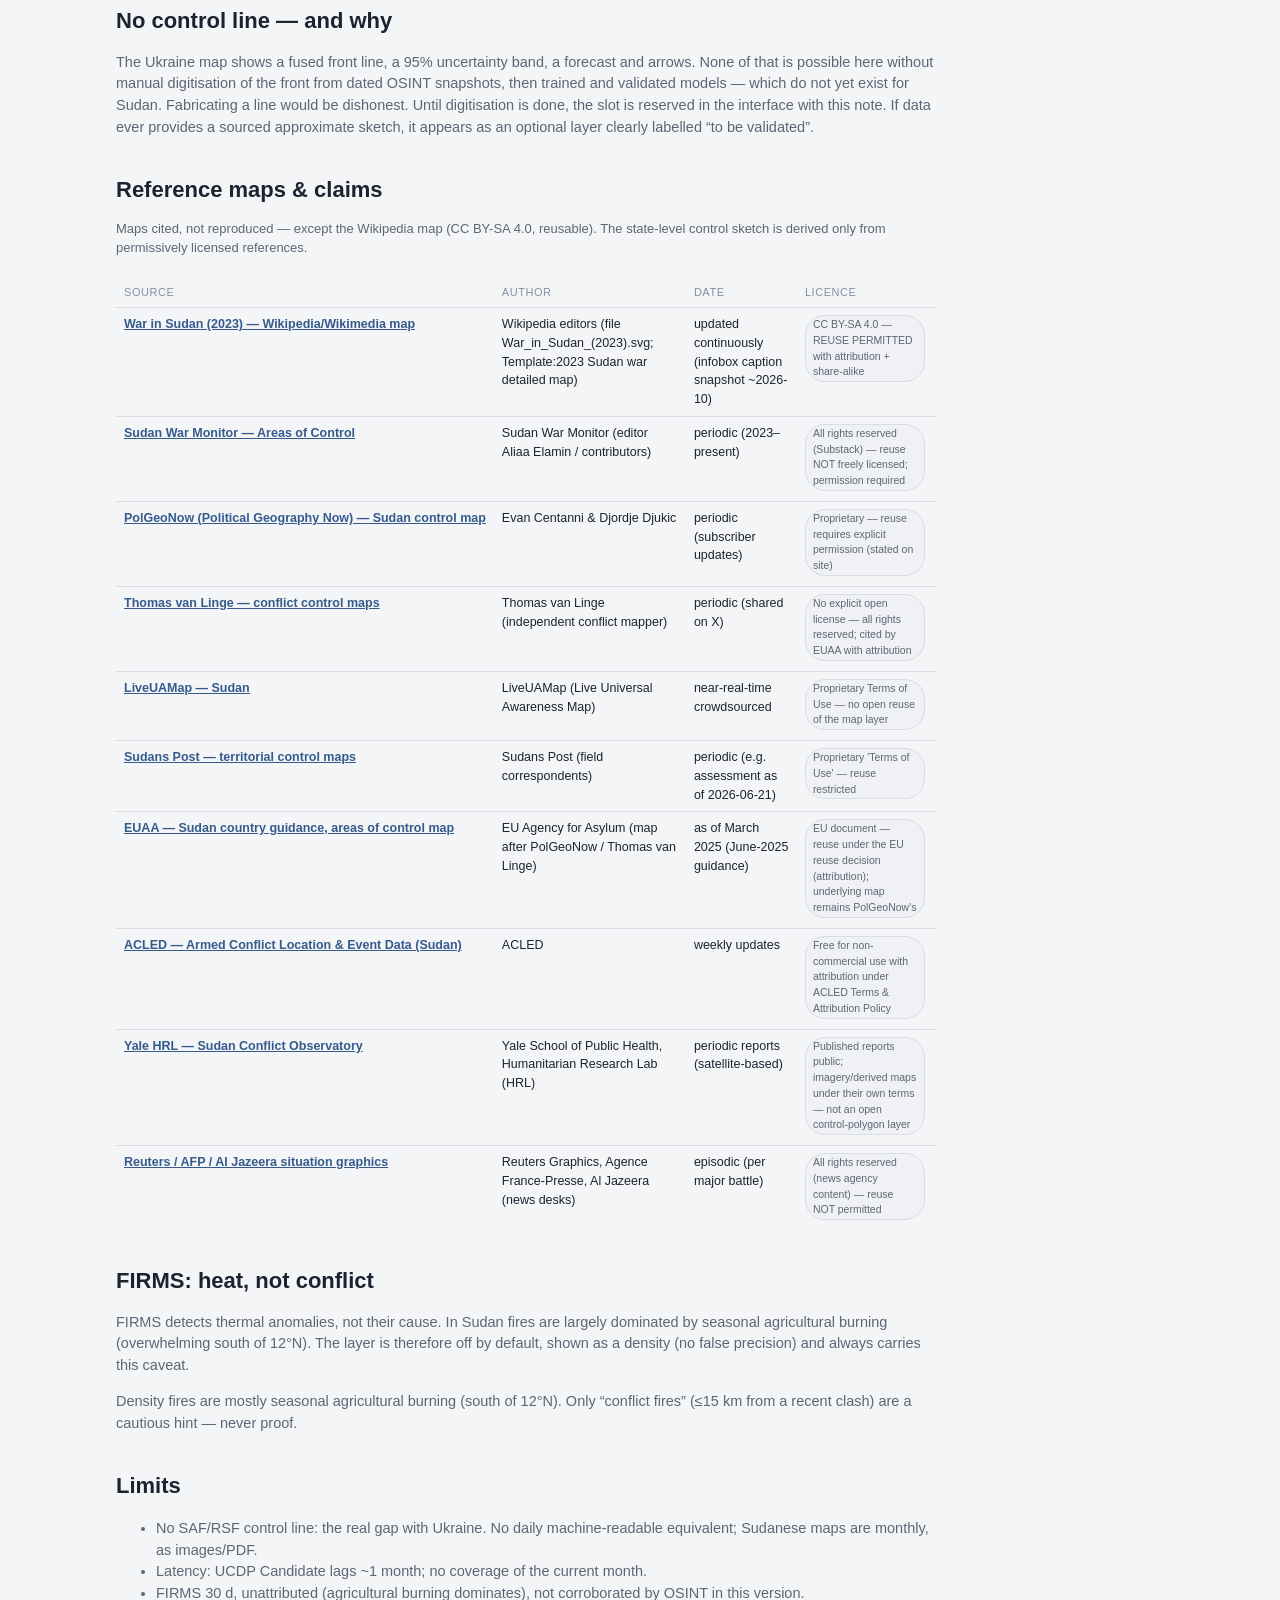
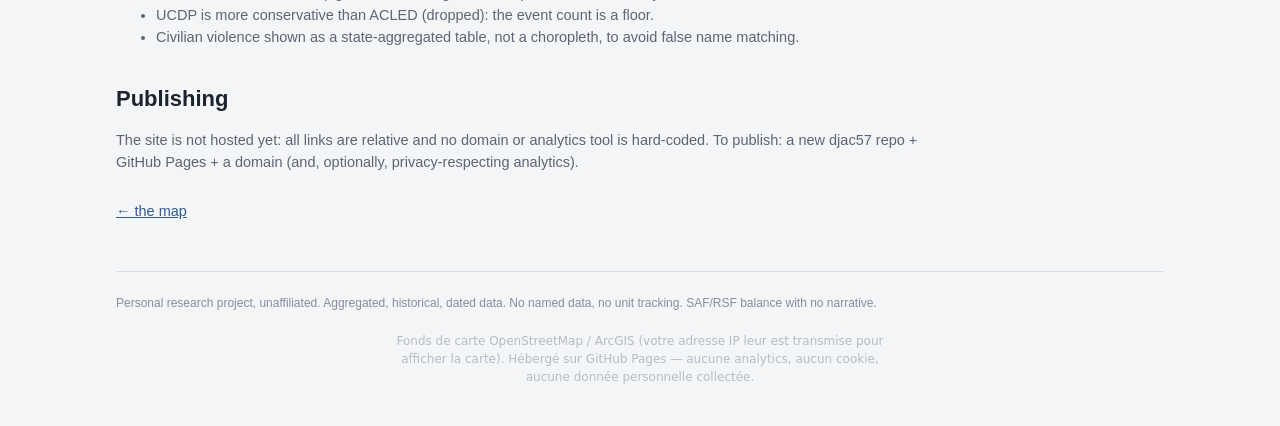
==== commit b0218d27: "RGPD: mention de confidentialite en bas de page (fonds de carte OSM/ArcGIS, aucune analytics) Co-Aut" ====
--- a/methode.html
+++ b/methode.html
@@ -97,6 +97,7 @@
 
 <footer>
   <p data-t="footDisclaimer">Projet personnel de recherche, non affilié.</p>
+<p class="rgpd-note" style="font:400 12px/1.5 system-ui,-apple-system,sans-serif;opacity:.55;text-align:center;max-width:72ch;margin:1.25rem auto 0;padding:0 1rem">Fonds de carte OpenStreetMap / ArcGIS (votre adresse IP leur est transmise pour afficher la carte). Hébergé sur GitHub Pages — aucune analytics, aucun cookie, aucune donnée personnelle collectée.</p>
 </footer>
 </div>
 
--- a/style.css
+++ b/style.css
@@ -70,6 +70,17 @@
 .humhero-caveat{margin:8px 0 0; font-size:11.5px; color:var(--muted); max-width:900px}
 .humhero-ttl{font-size:11px; text-transform:uppercase; letter-spacing:.6px; color:var(--muted); width:100%; margin-bottom:2px}
 
+/* ---- intro / framing strip (clarity + visible replay access) ---- */
+.mapintro{display:flex; align-items:center; gap:12px; flex-wrap:wrap;
+  padding:9px 16px; background:var(--panel-2); border-bottom:1px solid var(--line);}
+.mapintro-what{margin:0; font-size:13px; color:var(--ink); flex:1 1 320px; min-width:0}
+.mi-mb{display:none}
+.replay-cta{font-size:13px; font-weight:650; padding:9px 14px; background:var(--accent); color:var(--accent-ink);
+  border:1px solid var(--accent); border-radius:9px; cursor:pointer; white-space:nowrap;}
+.replay-cta:hover{filter:brightness(1.06)}
+.replay-cta[aria-pressed="true"]{background:var(--panel); color:var(--accent); border-color:var(--accent)}
+#replayToggleWrap[hidden]{display:none}
+
 /* ---- map shell ---- */
 .app{display:flex; flex-direction:column; min-height:100dvh; max-width:100%; overflow-x:hidden;}
 .main{position:relative; height:70vh; min-height:420px; overflow:hidden; width:100%;}
@@ -79,6 +90,16 @@
 @media (prefers-color-scheme:dark){:root:not([data-theme="light"]) .leaflet-tile-pane{filter:invert(1) hue-rotate(180deg) brightness(.92) contrast(.9);}}
 
 /* ---- control card ---- */
+/* off-canvas pieces: hidden on desktop, activated in the ≤640px media query */
+.ctl-toggle{display:none; position:absolute; top:12px; right:12px; z-index:1300; width:44px; height:44px;
+  align-items:center; justify-content:center; font-size:20px; background:var(--panel);
+  border:1px solid var(--line); border-radius:10px; box-shadow:var(--shadow); color:var(--ink); cursor:pointer;}
+.ctl-backdrop{display:none; position:absolute; inset:0; z-index:1500; background:rgba(0,0,0,.38);}
+.ctl-head{display:none; align-items:center; justify-content:space-between; padding:10px 12px;
+  border-bottom:1px solid var(--line); position:sticky; top:0; background:var(--panel); z-index:2;}
+.ctl-head-t{font-size:13px; font-weight:650}
+.ctl-close{width:40px; height:40px; font-size:24px; line-height:1; background:var(--panel-2);
+  border:1px solid var(--line); border-radius:9px; color:var(--ink); cursor:pointer;}
 .ctl{position:absolute; top:12px; right:12px; z-index:1000; width:238px; max-width:calc(100vw - 24px);
   background:var(--panel); border:1px solid var(--line); border-radius:12px; box-shadow:var(--shadow);
   font-size:12px; overflow:hidden; max-height:calc(100% - 24px); overflow-y:auto;}
@@ -112,14 +133,44 @@
 .chips{display:flex; flex-wrap:wrap; gap:10px; margin-top:10px}
 .chip-c{display:inline-flex; align-items:center; gap:6px; font-size:12px; color:var(--muted)}
 .chip-c i{width:12px; height:12px; border-radius:3px; display:inline-block; flex:0 0 auto}
-.arrowico,.xico{background:none !important; border:0 !important}
+.arrowico,.xico,.airico{background:none !important; border:0 !important}
 .arrowico svg,.xico svg{display:block}
+.airico{font-size:15px; line-height:16px; text-align:center; text-shadow:0 0 3px var(--panel),0 0 3px var(--panel)}
+
+/* ---- replay temporal control ---- */
+.replaytoggle[hidden]{display:none}
+.btn-wide{width:100%; text-align:center; font-weight:600}
+.replaybar{position:absolute; left:12px; right:12px; bottom:12px; z-index:1100;
+  background:var(--panel); border:1px solid var(--line); border-radius:12px; box-shadow:var(--shadow);
+  padding:9px 12px; font-size:12px;}
+.replaybar[hidden]{display:none}
+.replay-top{display:flex; align-items:center; gap:10px; margin-bottom:6px}
+.replay-top .btn{min-width:38px; font-size:14px}
+.replay-top select.mini{font:inherit; font-size:11px; padding:4px 6px; border:1px solid var(--line);
+  background:var(--panel-2); color:var(--ink); border-radius:6px; margin-inline-start:auto}
+.replay-month{font-weight:700; font-size:15px; font-variant-numeric:tabular-nums; letter-spacing:.2px; flex:1}
+.replaybar input[type=range]{width:100%; accent-color:var(--accent); margin:2px 0}
+.replay-ctls{display:flex; flex-wrap:wrap; gap:8px; margin:2px 0 4px}
+.rseg{display:inline-flex}
+.rseg .btn{border-radius:0; padding:5px 9px; font-size:11px}
+.rseg .btn:first-child{border-radius:7px 0 0 7px}
+.rseg .btn:last-child{border-radius:0 7px 7px 0; margin-inline-start:-1px}
+.rseg .btn[aria-pressed="true"]{background:var(--accent); color:var(--accent-ink); border-color:var(--accent)}
+.replay-foot{display:flex; flex-wrap:wrap; gap:4px 14px; align-items:baseline; margin-top:4px}
+.replay-read{font-size:12px; color:var(--ink); font-variant-numeric:tabular-nums}
+.replay-read b{color:var(--accent)}
+.replay-cav{font-size:10.5px; color:var(--muted); margin-inline-start:auto}
+@media (max-width:560px){ .replaybar{left:0; right:0; bottom:0; border-radius:12px 12px 0 0} .replay-cav{flex-basis:100%; margin:0} }
 
 /* ---- legend (gradient layers) ---- */
 .legend{position:absolute; bottom:12px; left:12px; z-index:1000; background:var(--panel);
   border:1px solid var(--line); border-radius:10px; box-shadow:var(--shadow); padding:8px 11px;
   font-size:11px; max-width:260px; display:none;}
 .legend .legtitle{font-size:10.5px; color:var(--muted); margin:0 0 3px; text-transform:uppercase; letter-spacing:.4px;}
+.legend-toggle{display:none; width:100%; text-align:start; background:none; border:0; color:var(--muted);
+  font:inherit; font-size:11px; text-transform:uppercase; letter-spacing:.4px; cursor:pointer; padding:0;}
+.legend-toggle::before{content:"▸ "}
+.legend.open .legend-toggle::before{content:"▾ "}
 .pill{display:inline-block;width:10px;height:10px;border-radius:50%;margin-right:5px;vertical-align:-1px}
 .pill.sq{border-radius:2px}
 
@@ -165,6 +216,23 @@
   white-space:nowrap; display:none; z-index:5; font-variant-numeric:tabular-nums}
 .chtip b{color:var(--accent)}
 
+/* foreign-backers panel (primary reading) */
+.bk-grid{display:grid; grid-template-columns:1fr 1fr; gap:18px}
+.bk-h{margin:0 0 9px; font-size:15px; letter-spacing:.3px}
+.bk-h.saf{color:var(--c-saf)} .bk-h.rsf{color:var(--c-rsf)}
+.bk-list{list-style:none; margin:0; padding:0; display:flex; flex-direction:column; gap:9px}
+.bk-list li{font-size:13.5px; line-height:1.3}
+.bk-c{display:inline-block; width:9px; height:9px; border-radius:50%; margin-inline-end:7px; vertical-align:1px}
+.bk-t{font-size:11.5px; color:var(--muted); margin:1px 0 0 16px}
+[dir="rtl"] .bk-t{margin:1px 16px 0 0}
+.bklbl{background:var(--panel); border:1px solid var(--line); color:var(--ink); font-size:10px;
+  padding:1px 5px; border-radius:5px; box-shadow:var(--shadow); font-weight:600;}
+.bklbl::before{display:none}
+.langlbl{background:transparent; border:0; box-shadow:none; color:var(--ink); font-size:11px;
+  font-weight:600; text-shadow:0 0 4px var(--panel),0 0 4px var(--panel),0 0 3px var(--panel); white-space:nowrap;}
+.langlbl::before{display:none}
+@media (max-width:640px){ .bk-grid{grid-template-columns:1fr; gap:14px} }
+
 /* honesty / control slot */
 .guard{background:var(--warn-bg); border:1px solid var(--warn-line); color:var(--warn-ink);
   border-radius:10px; padding:11px 13px; margin:12px 0; font-size:12.5px; line-height:1.5}
@@ -202,3 +270,94 @@
 @media (max-width:420px){
   .stats{grid-template-columns:1fr 1fr}
 }
+
+/* ============ MOBILE UX (≤640px) — carte en grand, couches/replay à la demande ============ */
+@media (max-width:640px){
+  /* header compact, cibles tactiles ≥44px */
+  header.top{padding:8px 12px; gap:8px}
+  header.top h1{font-size:15px; line-height:1.15}
+  header.top .sub{font-size:11px}
+  .langs{gap:4px}
+  .langs .btn{min-height:44px; min-width:40px; padding:0 10px; display:inline-flex; align-items:center}
+  header.top [data-theme-toggle]{min-height:44px; min-width:44px}
+
+  /* cadrage : une ligne courte + bouton Replay bien visible */
+  .mapintro{padding:8px 12px; gap:8px}
+  .mi-dk{display:none}
+  .mi-mb{display:inline}
+  .mapintro-what{font-size:12px; flex:1 1 100%}
+  .replay-cta{flex:1 1 100%; text-align:center; min-height:46px; font-size:14px}
+
+  /* bandeau humanitaire compact (1-2 lignes, pas un pavé) */
+  .humhero{padding:8px 12px}
+  .humhero-ttl{font-size:9.5px; margin-bottom:0}
+  .humhero-figs{gap:2px 18px; align-items:baseline}
+  .humfig{flex-direction:row; align-items:baseline; gap:6px}
+  .humfig b{font-size:19px}
+  .humfig .lab{font-size:11.5px}
+  .humfig .src{display:none}            /* la source détaillée est dans le caveat + page méthode */
+  .humhero-caveat{font-size:10px; margin-top:5px}
+
+  /* la carte occupe l'écran ; le panneau vient par-dessus à la demande */
+  .main{height:72vh; min-height:420px}
+
+  /* bouton ☰ + tiroir off-canvas (fermé par défaut) */
+  .ctl-toggle{display:flex}
+  .ctl-head{display:flex}
+  .ctl{top:0; bottom:0; left:auto; right:0; width:min(310px,86vw); max-width:86vw; height:100%;
+    max-height:100%; border-radius:12px 0 0 12px; transform:translateX(102%);
+    transition:transform .22s ease; z-index:1600; font-size:13px; box-shadow:0 0 34px rgba(0,0,0,.45);
+    -webkit-overflow-scrolling:touch;}
+  .ctl.open{transform:translateX(0)}
+  [dir="rtl"] .ctl{right:auto; left:0; border-radius:0 12px 12px 0; transform:translateX(-102%)}
+  [dir="rtl"] .ctl.open{transform:translateX(0)}
+  [dir="rtl"] .ctl-toggle{right:auto; left:12px}
+  .ctl-backdrop:not([hidden]){display:block}
+  /* cibles tactiles dans le tiroir */
+  .ctl .row{padding:9px 0; min-height:44px; gap:10px}
+  .ctl .row input{width:20px; height:20px}
+  .ctl h2{font-size:11px; padding:9px 12px 3px}
+  .lgroup>summary{padding:12px 12px; min-height:44px; font-size:11px}
+  .lgbox{padding:0 12px 6px}
+  .times .btn,.focusbtns .btn{min-height:40px; padding:7px 12px; font-size:12px}
+  .btn-wide{min-height:46px}
+  .subrow select{min-height:40px}
+
+  /* légende mobile : chip repliable (fermée par défaut), lisible, sans débordement */
+  .legend{left:8px; bottom:8px; right:auto; max-width:min(84vw,340px); font-size:11px;
+    padding:5px 11px; border-radius:20px; overflow:hidden;}
+  .legend-toggle{display:block; min-height:40px; line-height:40px; font-size:11.5px; font-weight:650; color:var(--ink)}
+  .legend .legwrap{display:none; margin-top:6px; max-height:44vh; overflow-y:auto; overflow-x:hidden; overflow-wrap:anywhere; padding-bottom:2px}
+  .legend.open{border-radius:12px; padding:8px 12px 10px}
+  .legend.open .legwrap{display:block}
+  .legend .legtitle{margin-top:7px}
+  .legend .pill{margin-right:4px}
+  .main.replay-open .legend{display:none}
+
+  /* barre de replay tactile, au-dessus de l'attribution Leaflet */
+  .replaybar{left:0; right:0; bottom:0; border-radius:12px 12px 0 0; padding:10px 12px calc(12px + env(safe-area-inset-bottom));}
+  .replay-top{gap:8px}
+  .replay-top .btn{min-width:44px; min-height:44px; font-size:17px}
+  .replay-top select.mini{min-height:40px}
+  .rseg .btn{min-height:40px; padding:7px 11px; font-size:12px}
+  .replay-month{font-size:16px}
+  .replaybar input[type=range]{height:34px; margin:4px 0}
+  .replay-read{font-size:12.5px}
+  .replay-cav{flex-basis:100%; margin:0; font-size:10px}
+  /* remonter les contrôles Leaflet (attribution/échelle) au-dessus de la barre de replay */
+  .main.replay-open .leaflet-bottom{bottom:96px}
+
+  /* popups adaptés au téléphone + bouton fermer ≥30px */
+  .leaflet-popup-content-wrapper{max-width:86vw}
+  .leaflet-popup-content{font-size:12.5px; margin:11px 13px; max-width:calc(86vw - 26px)}
+  .leaflet-popup-close-button{width:30px !important; height:30px !important; font-size:22px !important;
+    line-height:26px !important; padding:2px !important}
+
+  /* sections de contenu : marges serrées */
+  section{margin:24px 0}
+  h2.sec{font-size:18px}
+}
+@media (max-width:360px){
+  .humfig b{font-size:17px}
+  .ctl{width:92vw; max-width:92vw}
+}
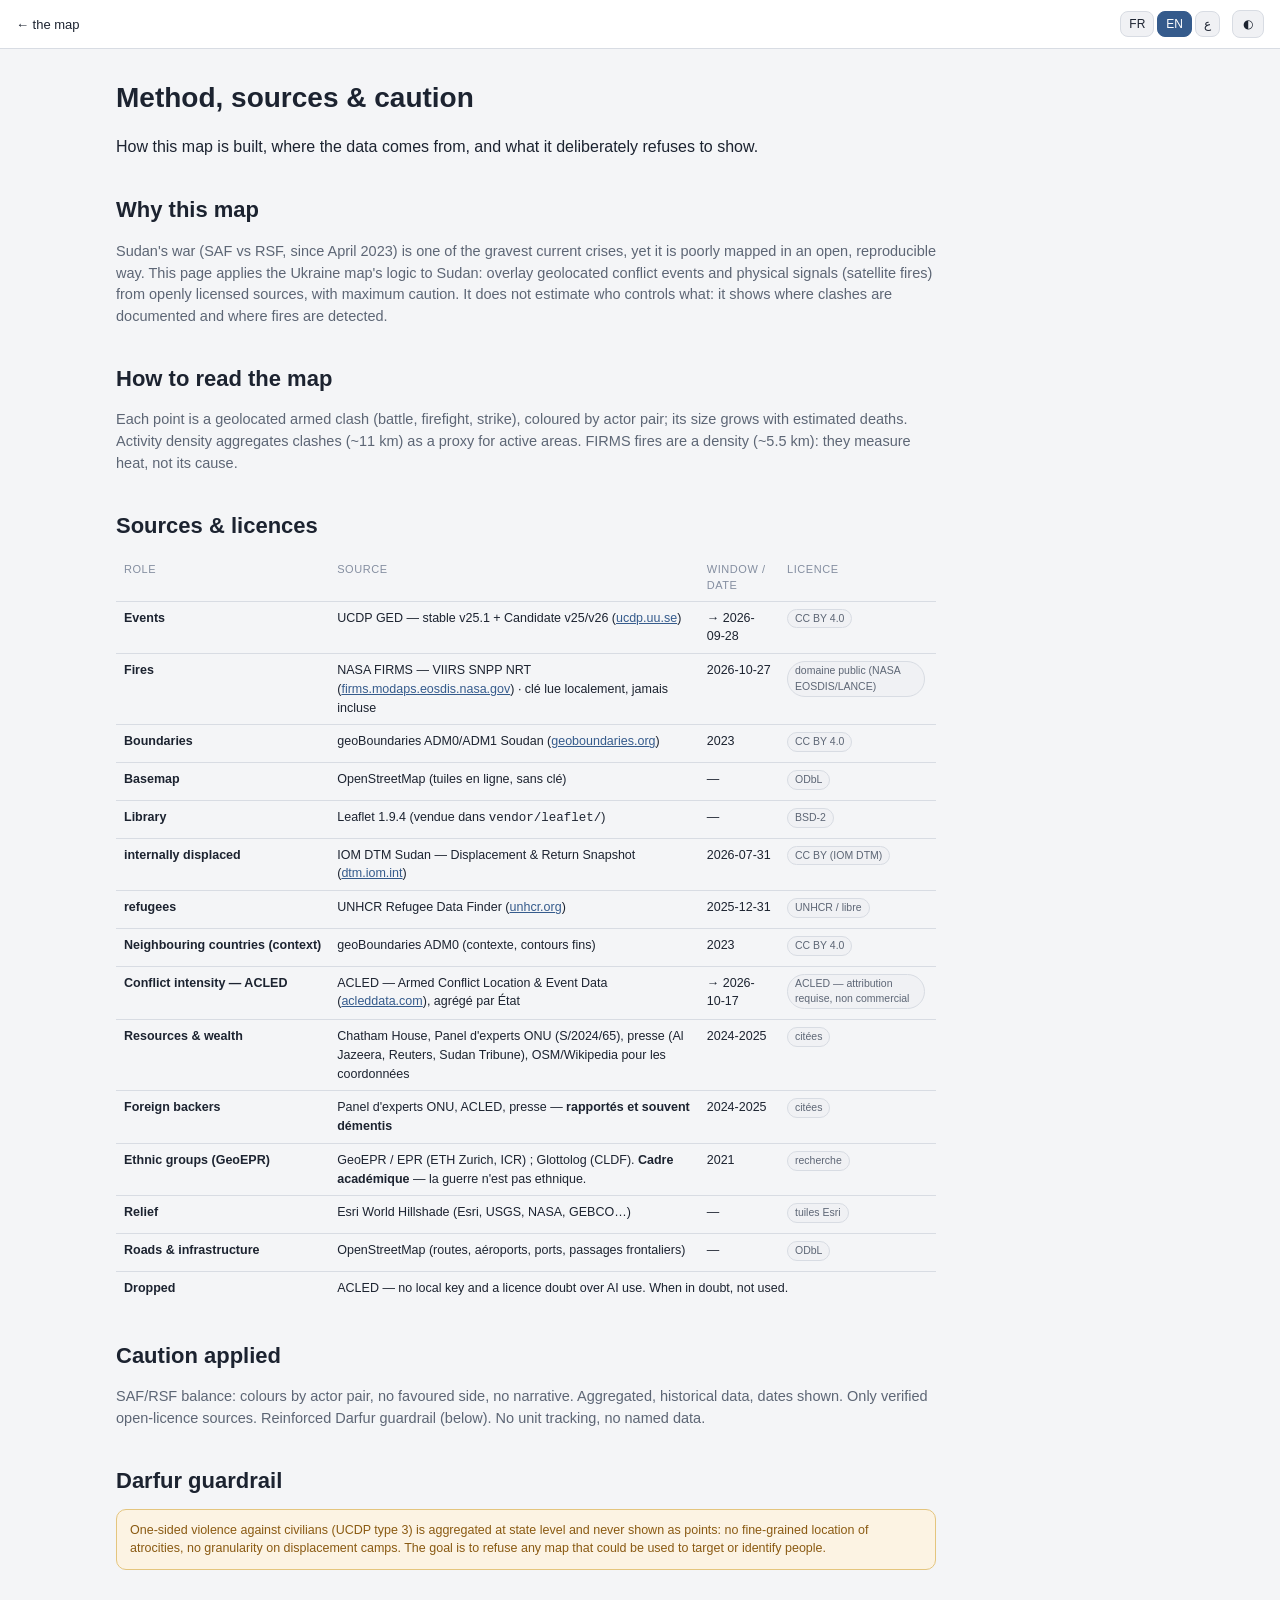
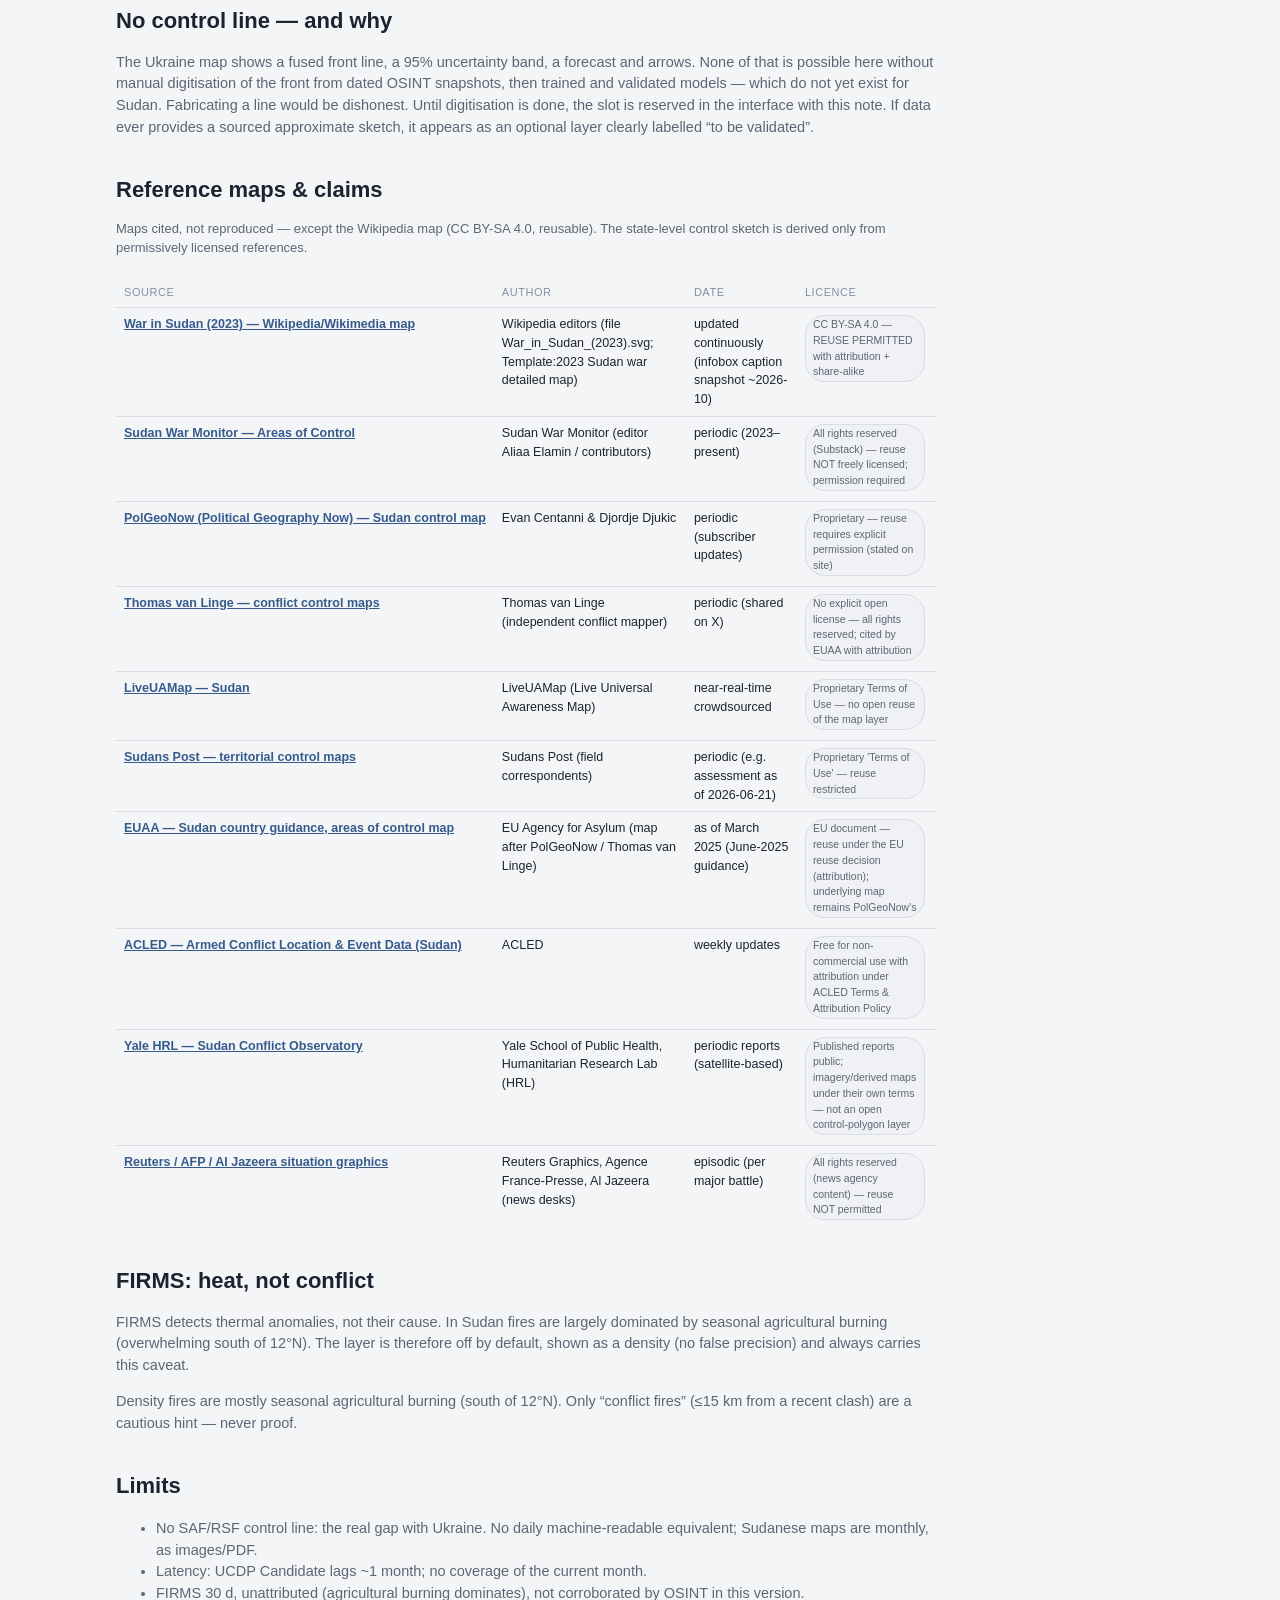
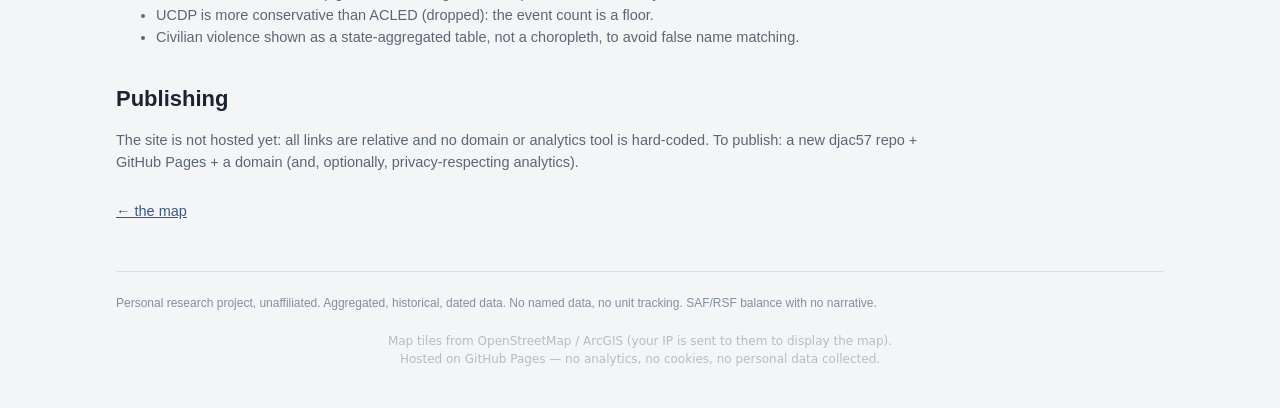
==== commit a0521682: "RGPD: mention de confidentialite bilingue (EN/FR selon la langue du navigateur, fallback FR sans JS)" ====
--- a/methode.html
+++ b/methode.html
@@ -97,7 +97,7 @@
 
 <footer>
   <p data-t="footDisclaimer">Projet personnel de recherche, non affilié.</p>
-<p class="rgpd-note" style="font:400 12px/1.5 system-ui,-apple-system,sans-serif;opacity:.55;text-align:center;max-width:72ch;margin:1.25rem auto 0;padding:0 1rem">Fonds de carte OpenStreetMap / ArcGIS (votre adresse IP leur est transmise pour afficher la carte). Hébergé sur GitHub Pages — aucune analytics, aucun cookie, aucune donnée personnelle collectée.</p>
+<p class="rgpd-note" style="font:400 12px/1.5 system-ui,-apple-system,sans-serif;opacity:.55;text-align:center;max-width:72ch;margin:1.25rem auto 0;padding:0 1rem" data-fr="Fonds de carte OpenStreetMap / ArcGIS (votre adresse IP leur est transmise pour afficher la carte). Hébergé sur GitHub Pages — aucune analytics, aucun cookie, aucune donnée personnelle collectée." data-en="Map tiles from OpenStreetMap / ArcGIS (your IP is sent to them to display the map). Hosted on GitHub Pages — no analytics, no cookies, no personal data collected.">Fonds de carte OpenStreetMap / ArcGIS (votre adresse IP leur est transmise pour afficher la carte). Hébergé sur GitHub Pages — aucune analytics, aucun cookie, aucune donnée personnelle collectée.</p>
 </footer>
 </div>
 
@@ -124,5 +124,6 @@
   document.addEventListener("sdn-lang", render);
 })();
 </script>
+<script id="rgpd-lang">document.querySelectorAll(".rgpd-note").forEach(function(n){try{var en=(navigator.language||navigator.userLanguage||"").slice(0,2).toLowerCase()==="en";var v=n.getAttribute(en?"data-en":"data-fr");if(v)n.textContent=v;}catch(e){}});</script>
 </body>
 </html>
